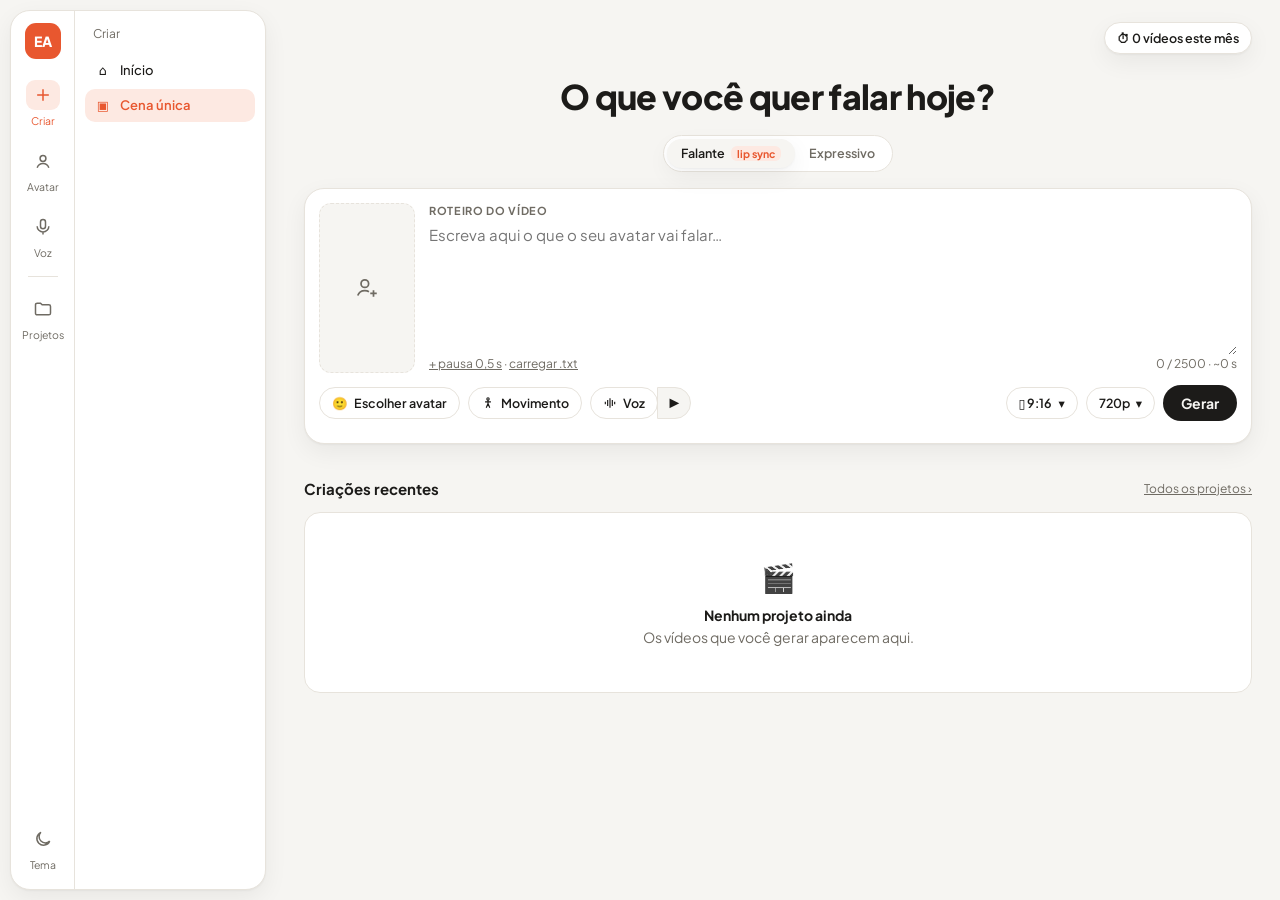
==== estudio/index.html @ cd995171 "Adiciona a interface do estúdio e os mapas de referência estudio/index.html: tela de criação (avatar" ====
<!doctype html>
<html lang="pt-BR">
<head>
<meta charset="utf-8">
<meta name="viewport" content="width=device-width, initial-scale=1">
<title>Estúdio Avatar</title>
<link rel="preconnect" href="https://fonts.googleapis.com">
<link href="https://fonts.googleapis.com/css2?family=Plus+Jakarta+Sans:wght@400;500;600;700;800&display=swap" rel="stylesheet">
<style>
:root{
  --bg:#f6f5f2; --panel:#ffffff; --ink:#1c1b19; --muted:#6f6b63; --line:#e7e3dc;
  --accent:#e8572f; --accent-ink:#ffffff; --accent-soft:#fde9e2; --ok:#1f8a5b; --warn:#b7791f;
  --rail:#ffffff; --shadow:0 1px 2px rgba(0,0,0,.04),0 8px 24px rgba(0,0,0,.06); --r:16px;
}
@media (prefers-color-scheme: dark){
  :root:not([data-theme="light"]){
    --bg:#141311; --panel:#1d1c1a; --ink:#f2efe9; --muted:#a39e94; --line:#2f2d29;
    --accent:#ff7a52; --accent-ink:#1a0d08; --accent-soft:#3a2219; --rail:#1a1917; --shadow:0 1px 2px rgba(0,0,0,.4),0 8px 24px rgba(0,0,0,.35);
  }
}
:root[data-theme="dark"]{
  --bg:#141311; --panel:#1d1c1a; --ink:#f2efe9; --muted:#a39e94; --line:#2f2d29;
  --accent:#ff7a52; --accent-ink:#1a0d08; --accent-soft:#3a2219; --rail:#1a1917; --shadow:0 1px 2px rgba(0,0,0,.4),0 8px 24px rgba(0,0,0,.35);
}
*{box-sizing:border-box}
html,body{margin:0;height:100%}
body{background:var(--bg);color:var(--ink);font:14px/1.45 "Plus Jakarta Sans",system-ui,sans-serif}
button{font:inherit;color:inherit;cursor:pointer}
button:disabled{cursor:not-allowed;opacity:.5}
input,textarea,select{font:inherit;color:inherit}
.app{display:flex;min-height:100vh}

/* ---- navegação: trilho de ícones + submenu ---- */
.nav{display:flex;position:sticky;top:0;height:100vh;padding:10px;gap:0}
.nav-card{display:flex;background:var(--rail);border:1px solid var(--line);border-radius:20px;box-shadow:var(--shadow);overflow:hidden}
.rail{width:64px;display:flex;flex-direction:column;align-items:center;padding:12px 0;gap:6px;border-right:1px solid var(--line)}
.logo{width:36px;height:36px;border-radius:11px;background:var(--accent);color:var(--accent-ink);display:grid;place-items:center;font-weight:800;margin-bottom:8px}
.rail-btn{width:52px;border:0;background:none;border-radius:12px;padding:7px 0 5px;display:flex;flex-direction:column;align-items:center;gap:3px;font-size:10.5px;color:var(--muted)}
.rail-btn svg{width:20px;height:20px}
.rail-btn.on{color:var(--accent)}
.rail-btn.on .ico{background:var(--accent-soft)}
.rail-btn .ico{width:34px;height:30px;border-radius:9px;display:grid;place-items:center}
.rail-sep{width:30px;height:1px;background:var(--line);margin:4px 0}
.rail-foot{margin-top:auto}
.sub{width:190px;padding:12px 10px;display:flex;flex-direction:column;gap:2px}
.sub.hide{display:none}
.sub-title{display:flex;justify-content:space-between;align-items:center;color:var(--muted);font-size:12px;padding:2px 8px 10px}
.sub-btn{border:0;background:none;text-align:left;padding:7px 10px;border-radius:10px;display:flex;gap:9px;align-items:center;font-size:13px;font-weight:500}
.sub-btn svg{width:16px;height:16px;color:var(--muted)}
.sub-btn.on{background:var(--accent-soft);color:var(--accent);font-weight:600}
.sub-btn.on svg{color:var(--accent)}
.icon-btn{border:0;background:none;padding:4px;border-radius:8px;color:var(--muted);display:grid;place-items:center}
.icon-btn svg{width:16px;height:16px}

/* ---- área principal ---- */
main{flex:1;min-width:0;padding:22px 28px 60px;position:relative}
.topbar{display:flex;justify-content:flex-end;gap:8px;margin-bottom:6px}
.chip{border:1px solid var(--line);background:var(--panel);border-radius:999px;padding:6px 12px;font-size:12.5px;font-weight:600;display:inline-flex;gap:6px;align-items:center;box-shadow:var(--shadow)}
.view{display:none;max-width:980px;margin:0 auto}
.view.on{display:block}
h1.hero{font-size:34px;font-weight:800;letter-spacing:-.02em;text-align:center;margin:18px 0 14px}
h2{font-size:15px;font-weight:700;margin:0}
.muted{color:var(--muted)}
.seg{display:flex;justify-content:center;margin-bottom:16px}
.seg-in{display:inline-flex;background:var(--panel);border:1px solid var(--line);border-radius:999px;padding:3px}
.seg-in button{border:0;background:none;border-radius:999px;padding:5px 14px;font-size:12.5px;font-weight:600;color:var(--muted)}
.seg-in button.on{background:var(--bg);color:var(--ink);box-shadow:var(--shadow)}
.tag{font-size:10.5px;font-weight:700;background:var(--accent-soft);color:var(--accent);border-radius:6px;padding:1px 6px;margin-left:4px}

/* ---- compositor (tela principal de criação) ---- */
.composer{background:var(--panel);border:1.5px solid var(--line);border-radius:20px;box-shadow:var(--shadow);padding:14px;transition:border-color .2s}
.composer:focus-within{border-color:var(--accent)}
.comp-top{display:flex;gap:14px}
.thumb{width:96px;flex:none;aspect-ratio:9/16;max-height:170px;border-radius:12px;border:1.5px dashed var(--line);background:var(--bg);display:grid;place-items:center;color:var(--muted);overflow:hidden;position:relative}
.thumb.land{aspect-ratio:16/9;width:150px;align-self:flex-start}
.thumb:hover{border-color:var(--accent);color:var(--accent)}
.thumb video,.thumb img{width:100%;height:100%;object-fit:cover}
.thumb svg{width:26px;height:26px}
.script-wrap{flex:1;display:flex;flex-direction:column;min-width:0}
.label{font-size:11px;font-weight:700;letter-spacing:.06em;text-transform:uppercase;color:var(--muted);display:flex;align-items:center;gap:6px}
textarea.script{flex:1;min-height:110px;border:0;outline:0;resize:vertical;background:none;padding:6px 0;font-size:15px}
.script-meta{display:flex;justify-content:space-between;align-items:center;font-size:12px;color:var(--muted);gap:8px;flex-wrap:wrap}
.linkish{border:0;background:none;padding:0;color:var(--muted);text-decoration:underline;font-size:12px}
.motion{margin-top:10px;border-top:1px solid var(--line);padding-top:10px;display:none}
.motion.on{display:block}
.motion textarea{width:100%;border:1px solid var(--line);border-radius:12px;background:var(--bg);padding:8px 10px;min-height:60px;resize:vertical;outline:0}
.switch{display:inline-flex;gap:8px;align-items:center;font-size:12.5px;margin-top:6px}
.switch input{accent-color:var(--accent)}
.controls{display:flex;gap:8px;align-items:center;margin-top:12px;flex-wrap:wrap}
.pill{border:1px solid var(--line);background:var(--panel);border-radius:999px;padding:6px 12px;font-size:12.5px;font-weight:600;display:inline-flex;gap:6px;align-items:center;position:relative}
.pill svg{width:14px;height:14px}
.pill.on{border-color:var(--accent);color:var(--accent)}
.pill-play{border-radius:0 999px 999px 0;margin-left:-9px;padding:6px 10px;background:var(--bg)}
.spacer{flex:1}
.btn{border:0;border-radius:999px;padding:8px 18px;font-weight:700;background:var(--ink);color:var(--bg)}
.btn.accent{background:var(--accent);color:var(--accent-ink)}
.btn.ghost{background:none;border:1px solid var(--line);color:var(--ink)}
.btn.sm{padding:6px 12px;font-size:12.5px}
.menu{position:absolute;bottom:calc(100% + 6px);right:0;background:var(--panel);border:1px solid var(--line);border-radius:12px;box-shadow:var(--shadow);padding:5px;min-width:150px;z-index:20;display:none}
.menu.on{display:block}
.menu button{display:flex;width:100%;border:0;background:none;padding:7px 10px;border-radius:8px;gap:8px;align-items:center;font-size:13px;justify-content:space-between}
.menu button:hover,.menu button.sel{background:var(--bg)}
.estimate{font-size:12px;color:var(--muted);margin-top:8px;text-align:right}

/* ---- listas e cartões ---- */
.section-head{display:flex;justify-content:space-between;align-items:center;margin:34px 0 12px}
.grid{display:grid;grid-template-columns:repeat(auto-fill,minmax(200px,1fr));gap:14px}
.empty{background:var(--panel);border:1px solid var(--line);border-radius:var(--r);padding:44px 20px;text-align:center;color:var(--muted)}
.empty b{display:block;color:var(--ink);margin:8px 0 2px}
.card{background:var(--panel);border:1px solid var(--line);border-radius:var(--r);overflow:hidden;box-shadow:var(--shadow);position:relative}
.card .media{aspect-ratio:16/10;background:var(--bg);display:grid;place-items:center;color:var(--muted);overflow:hidden}
.card .media video,.card .media img{width:100%;height:100%;object-fit:cover}
.card .body{padding:10px 12px}
.card .title{font-weight:700;font-size:13.5px;white-space:nowrap;overflow:hidden;text-overflow:ellipsis}
.card .sub2{font-size:12px;color:var(--muted)}
.card .more{position:absolute;top:8px;right:8px;background:var(--panel);border:1px solid var(--line);border-radius:8px;padding:2px 7px}
.card .menu{top:36px;bottom:auto}
.status{display:inline-flex;align-items:center;gap:5px;font-size:11.5px;font-weight:700;border-radius:999px;padding:2px 8px;background:var(--bg)}
.status.ready{color:var(--ok)}
.status.proc{color:var(--warn)}
.bar{height:4px;background:var(--line);border-radius:4px;overflow:hidden;margin-top:6px}
.bar i{display:block;height:100%;background:var(--accent);width:0;transition:width .4s}

/* ---- início: checklist ---- */
.check-wrap{background:var(--panel);border:1px solid var(--line);border-radius:20px;padding:14px;box-shadow:var(--shadow)}
.check-head{font-size:13px;font-weight:600;margin:0 0 10px 4px;display:flex;gap:8px;align-items:center}
.steps{display:grid;grid-template-columns:repeat(4,1fr);gap:10px}
.step{border:1px solid var(--line);border-radius:14px;padding:12px;display:flex;flex-direction:column;gap:6px;min-height:150px;background:var(--bg)}
.step.cur{border-color:var(--accent);background:var(--panel)}
.step.done{opacity:.75}
.step .k{font-size:10.5px;font-weight:700;color:var(--muted);letter-spacing:.05em;display:flex;justify-content:space-between}
.step .t{font-weight:700}
.step .d{font-size:12px;color:var(--muted);flex:1}
.step .lock{font-size:11.5px;color:var(--muted)}
.ideas{display:grid;grid-template-columns:repeat(3,1fr);gap:14px}
.idea{border-radius:var(--r);padding:16px;min-height:130px;display:flex;flex-direction:column;justify-content:space-between;color:#fff;border:0;text-align:left}
.idea b{font-size:19px;line-height:1.15;font-weight:800}
.idea span{align-self:flex-start;background:rgba(255,255,255,.22);border-radius:999px;padding:4px 10px;font-size:12px;font-weight:600}

/* ---- modais ---- */
.backdrop{position:fixed;inset:0;background:rgba(10,10,10,.45);display:none;align-items:center;justify-content:center;z-index:50;padding:16px}
.backdrop.on{display:flex}
.modal{background:var(--panel);border-radius:20px;width:min(720px,100%);max-height:90vh;overflow:auto;padding:18px 20px;box-shadow:0 20px 60px rgba(0,0,0,.3)}
.modal-head{display:flex;justify-content:space-between;align-items:center;margin-bottom:10px}
.tabs{display:flex;gap:16px;border-bottom:1px solid var(--line);margin-bottom:14px}
.tabs button{border:0;background:none;padding:8px 2px;font-weight:600;color:var(--muted);border-bottom:2px solid transparent}
.tabs button.on{color:var(--ink);border-color:var(--accent)}
.choice{display:grid;grid-template-columns:1fr 1fr;gap:12px}
.choice button{border:1px solid var(--line);background:var(--bg);border-radius:16px;padding:16px;text-align:left}
.choice button:hover{border-color:var(--accent)}
.choice .art{height:110px;border-radius:12px;margin-bottom:10px;display:grid;place-items:center;font-size:40px}
.pick-grid{display:grid;grid-template-columns:repeat(auto-fill,minmax(120px,1fr));gap:10px}
.pick{border:1.5px solid var(--line);border-radius:14px;background:var(--bg);padding:0;overflow:hidden;text-align:left}
.pick.sel{border-color:var(--accent)}
.pick .ph{aspect-ratio:3/4;display:grid;place-items:center;font-size:28px;font-weight:800;color:#fff;overflow:hidden}
.pick .ph video{width:100%;height:100%;object-fit:cover}
.pick .nm{padding:6px 8px;font-size:12.5px;font-weight:600}
.voice-row{display:flex;align-items:center;gap:10px;border:1px solid var(--line);border-radius:12px;padding:8px 10px;margin-bottom:8px;background:var(--bg)}
.voice-row.sel{border-color:var(--accent)}
.voice-row .nm{flex:1}
.voice-row .nm small{display:block;color:var(--muted)}
.rec-stage{background:#000;border-radius:14px;aspect-ratio:16/9;overflow:hidden;position:relative;display:grid;place-items:center;color:#fff}
.rec-stage video{width:100%;height:100%;object-fit:cover}
.rec-dot{position:absolute;top:10px;left:10px;background:rgba(0,0,0,.55);border-radius:999px;padding:3px 10px;font-size:12px;display:none}
.rec-dot.on{display:block}
.rec-dot::before{content:"";display:inline-block;width:8px;height:8px;border-radius:50%;background:#ff3b30;margin-right:6px}
.tips{display:grid;grid-template-columns:repeat(3,1fr);gap:8px;margin:12px 0}
.tips div{background:var(--bg);border-radius:10px;padding:8px 10px;font-size:12px}
.field{display:flex;flex-direction:column;gap:4px;margin:10px 0}
.field input,.field select{border:1px solid var(--line);border-radius:10px;background:var(--bg);padding:8px 10px;outline:0}
.read-box{background:var(--bg);border-radius:12px;padding:12px;font-size:15px;line-height:1.6}
.row{display:flex;gap:8px;align-items:center;flex-wrap:wrap}
.toast{position:fixed;bottom:20px;left:50%;transform:translateX(-50%);background:var(--ink);color:var(--bg);padding:10px 16px;border-radius:12px;font-weight:600;font-size:13px;opacity:0;transition:.25s;pointer-events:none;z-index:80;max-width:90vw}
.toast.on{opacity:1}
.player{width:100%;border-radius:14px;background:#000;aspect-ratio:16/9;display:grid;place-items:center;color:#fff;overflow:hidden}
.player video{width:100%;height:100%;object-fit:contain}
.note{font-size:12px;color:var(--muted);background:var(--bg);border-radius:10px;padding:8px 10px;margin-top:10px}

/* ---- voz (texto para fala / vozes / trocador) ---- */
.tts{display:grid;grid-template-columns:1fr 290px;gap:14px}
.tts-main{background:var(--panel);border:1px solid var(--line);border-radius:20px;box-shadow:var(--shadow);display:flex;flex-direction:column;min-height:340px}
.tts-main textarea{flex:1;border:0;outline:0;resize:none;background:none;padding:18px;font-size:16px;line-height:1.6}
.tts-foot{display:flex;justify-content:space-between;align-items:center;gap:8px;padding:10px 14px;border-top:1px solid var(--line);flex-wrap:wrap}
.tts-side{background:var(--panel);border:1px solid var(--line);border-radius:20px;padding:14px;box-shadow:var(--shadow)}
.voice-sel{width:100%;display:flex;gap:10px;align-items:center;border:1px solid var(--line);background:var(--bg);border-radius:12px;padding:8px 10px;margin-top:6px;text-align:left}
.voice-sel span:nth-child(2){flex:1;font-weight:600;white-space:nowrap;overflow:hidden;text-overflow:ellipsis}
.vs-av{width:28px;height:28px;border-radius:50%;display:grid;place-items:center;color:#fff;font-weight:800;font-size:12px;background:var(--muted);flex:none}
.sel,.search{border:1px solid var(--line);border-radius:10px;background:var(--bg);padding:8px 10px;outline:0;width:100%;margin-top:6px}
.search{flex:1;margin:0;min-width:180px}
.sliders{margin:12px 0 4px}
.sl{margin-bottom:12px}
.sl-top{display:flex;justify-content:space-between;font-size:12.5px;font-weight:600}
.sl input{width:100%;accent-color:var(--accent)}
.sl-ends{display:flex;justify-content:space-between;font-size:11px;color:var(--muted);margin-top:-2px}
.hist{display:flex;gap:10px;align-items:center;background:var(--panel);border:1px solid var(--line);border-radius:12px;padding:10px 12px;margin-bottom:8px}
.hist .tx{flex:1;min-width:0}
.hist .tx div{white-space:nowrap;overflow:hidden;text-overflow:ellipsis}
.hist .tx small{color:var(--muted)}
.drop{border:1.5px dashed var(--line);border-radius:16px;padding:28px;text-align:center;display:flex;flex-direction:column;gap:4px;align-items:center;cursor:pointer;background:var(--bg)}
.drop:hover,.drop.over{border-color:var(--accent)}
.samples .hist{background:var(--bg)}
.meter{height:6px;background:var(--line);border-radius:6px;overflow:hidden;margin:6px 0 2px}
.meter i{display:block;height:100%;background:var(--ok)}
.labels{display:grid;grid-template-columns:repeat(3,1fr);gap:8px}
.labels .field{margin:4px 0}
.design-opts{display:grid;grid-template-columns:repeat(3,1fr);gap:8px;margin-top:10px}
.design-opts button{border:1.5px solid var(--line);background:var(--bg);border-radius:12px;padding:12px;text-align:left}
.design-opts button.sel{border-color:var(--accent)}
.vtag{display:inline-block;font-size:10.5px;font-weight:700;border-radius:6px;padding:1px 6px;background:var(--bg);color:var(--muted);margin-right:4px;border:1px solid var(--line)}
@media (max-width:820px){
  .tts{grid-template-columns:1fr}
  .labels,.design-opts{grid-template-columns:1fr}
  .sub{display:none}
  main{padding:16px}
  .steps{grid-template-columns:1fr 1fr}
  .ideas{grid-template-columns:1fr 1fr}
  .tips{grid-template-columns:1fr}
  h1.hero{font-size:26px}
}
@media (max-width:560px){
  .app{flex-direction:column}
  .nav{position:fixed;bottom:0;top:auto;left:0;right:0;height:auto;padding:8px 16px;z-index:40}
  .nav-card{width:100%}
  .rail{flex-direction:row;width:100%;justify-content:space-around;padding:4px;border:0}
  .logo,.rail-sep,.rail-foot{display:none}
  main{padding:12px 16px 100px}
  .comp-top{flex-direction:column}
  .thumb{width:80px}
  .steps,.ideas,.choice{grid-template-columns:1fr}
}
</style>
</head>
<body>
<div class="app">
  <nav class="nav">
    <div class="nav-card">
      <div class="rail" id="rail">
        <div class="logo">EA</div>
        <button class="rail-btn on" data-sec="criar"><span class="ico"><svg viewBox="0 0 24 24" fill="none" stroke="currentColor" stroke-width="1.8"><path d="M12 5v14M5 12h14"/></svg></span>Criar</button>
        <button class="rail-btn" data-sec="avatar"><span class="ico"><svg viewBox="0 0 24 24" fill="none" stroke="currentColor" stroke-width="1.8"><circle cx="12" cy="9" r="3.5"/><path d="M5 20c1.2-3.5 4-5 7-5s5.8 1.5 7 5"/></svg></span>Avatar</button>
        <button class="rail-btn" data-sec="voz"><span class="ico"><svg viewBox="0 0 24 24" fill="none" stroke="currentColor" stroke-width="1.8"><rect x="9" y="3" width="6" height="11" rx="3"/><path d="M5 11a7 7 0 0 0 14 0M12 18v3"/></svg></span>Voz</button>
        <div class="rail-sep"></div>
        <button class="rail-btn" data-sec="projetos"><span class="ico"><svg viewBox="0 0 24 24" fill="none" stroke="currentColor" stroke-width="1.8"><path d="M3 7a2 2 0 0 1 2-2h4l2 2h8a2 2 0 0 1 2 2v8a2 2 0 0 1-2 2H5a2 2 0 0 1-2-2z"/></svg></span>Projetos</button>
        <div class="rail-foot"><button class="rail-btn" id="themeBtn" title="Tema"><span class="ico"><svg viewBox="0 0 24 24" fill="none" stroke="currentColor" stroke-width="1.8"><path d="M20 14.5A8 8 0 1 1 9.5 4a6.5 6.5 0 0 0 10.5 10.5z"/></svg></span>Tema</button></div>
      </div>
      <div class="sub" id="sub"></div>
    </div>
  </nav>

  <main>
    <div class="topbar"><span class="chip" id="creditChip">⏱ 0 vídeos este mês</span></div>

    <!-- INÍCIO -->
    <section class="view" id="v-inicio">
      <h1 class="hero">Olá! Vamos gravar seu próximo post?</h1>
      <div class="check-wrap">
        <div class="check-head">✓ Configure seu estúdio — <span id="stepCount">0/4</span></div>
        <div class="steps" id="steps"></div>
      </div>
      <div class="section-head"><h2>Ideias de post</h2><span class="muted" style="font-size:12px">Clique para começar com um roteiro-base</span></div>
      <div class="ideas" id="ideas"></div>
    </section>

    <!-- CENA ÚNICA (criação) -->
    <section class="view on" id="v-cena">
      <h1 class="hero">O que você quer falar hoje?</h1>
      <div class="seg"><div class="seg-in"><button class="on" data-mode="falante">Falante <span class="tag">lip sync</span></button><button data-mode="expressivo">Expressivo</button></div></div>

      <div class="composer">
        <div class="comp-top">
          <button class="thumb" id="thumb" title="Escolher avatar"><svg viewBox="0 0 24 24" fill="none" stroke="currentColor" stroke-width="1.6"><circle cx="10" cy="8" r="3.5"/><path d="M3.5 19c1-3.2 3.6-4.6 6.5-4.6 1.4 0 2.7.3 3.8 1M18 14v6M15 17h6"/></svg></button>
          <div class="script-wrap">
            <div class="label">Roteiro do vídeo</div>
            <textarea class="script" id="script" maxlength="2500" placeholder="Escreva aqui o que o seu avatar vai falar…"></textarea>
            <div class="script-meta">
              <span><button class="linkish" id="pauseBtn" title="Inserir pausa no cursor">+ pausa 0,5 s</button> · <button class="linkish" id="loadTxt">carregar .txt</button><input type="file" id="txtFile" accept=".txt" hidden></span>
              <span id="counter">0 / 2500 · ~0 s</span>
            </div>
          </div>
        </div>
        <div class="motion" id="motionBox">
          <div class="label">Direção de movimento <span class="tag">beta</span></div>
          <textarea id="motionText" placeholder="ex.: sorrir no começo, olhar para a câmera, acenar no final…"></textarea>
          <label class="switch"><input type="checkbox" id="expressive" checked> Mais expressivo</label>
        </div>
        <div class="controls">
          <button class="pill" id="avatarPill">🙂 <span id="avatarName">Escolher avatar</span></button>
          <button class="pill" id="motionPill"><svg viewBox="0 0 24 24" fill="none" stroke="currentColor" stroke-width="2"><circle cx="12" cy="5" r="2"/><path d="M12 7v6l-3 7M12 13l3 7M7 10h10"/></svg>Movimento</button>
          <button class="pill" id="voicePill"><svg viewBox="0 0 24 24" fill="none" stroke="currentColor" stroke-width="2"><path d="M4 10v4M8 7v10M12 4v16M16 7v10M20 10v4"/></svg><span id="voiceName">Voz</span></button>
          <button class="pill pill-play" id="playBtn" title="Ouvir roteiro">▶</button>
          <span class="spacer"></span>
          <span style="position:relative"><button class="pill" id="fmtPill"><span id="fmtLabel">▯ 9:16</span> ▾</button>
            <div class="menu" id="fmtMenu">
              <button data-fmt="9:16">▯ Vertical <small class="muted">9:16</small></button>
              <button data-fmt="4:5">▭ Feed <small class="muted">4:5</small></button>
              <button data-fmt="1:1">◻ Quadrado <small class="muted">1:1</small></button>
              <button data-fmt="16:9">▭ Horizontal <small class="muted">16:9</small></button>
            </div></span>
          <span style="position:relative"><button class="pill" id="resPill"><span id="resLabel">720p</span> ▾</button>
            <div class="menu" id="resMenu"><button data-res="720p">720p</button><button data-res="1080p">1080p</button></div></span>
          <button class="btn" id="genBtn">Gerar</button>
        </div>
        <div class="estimate" id="estimate"></div>
      </div>

      <div class="section-head"><h2>Criações recentes</h2><button class="linkish" data-go="projetos">Todos os projetos ›</button></div>
      <div id="recent"></div>
    </section>

    <!-- AVATARES -->
    <section class="view" id="v-avatares">
      <div class="section-head" style="margin-top:8px"><h2 style="font-size:22px">Meus avatares</h2><div class="row"><button class="btn ghost sm" data-go="vozes">Vozes ›</button><button class="btn accent sm" id="newAvatarBtn">+ Novo avatar</button></div></div>
      <div id="avatarList"></div>
    </section>

    <!-- VOZ: TEXTO PARA FALA -->
    <section class="view" id="v-tts">
      <div class="section-head" style="margin-top:8px"><h2 style="font-size:22px">Texto para fala</h2><span class="muted" style="font-size:12px" id="ttsCredits"></span></div>
      <div class="tts">
        <div class="tts-main">
          <textarea id="ttsText" maxlength="5000" placeholder="Digite ou cole o texto que você quer transformar em fala…"></textarea>
          <div class="tts-foot">
            <span class="muted" style="font-size:12px" id="ttsCount">0 / 5000 caracteres</span>
            <span class="row"><button class="linkish" id="ttsPause">+ pausa</button><button class="btn ghost sm" id="ttsToStudio" title="Levar o texto para o roteiro do vídeo">Usar no vídeo</button><button class="btn accent sm" id="ttsGen">Gerar fala</button></span>
          </div>
        </div>
        <aside class="tts-side">
          <div class="label">Voz</div>
          <button class="voice-sel" id="ttsVoiceBtn"><span class="vs-av" id="ttsVoiceAv">?</span><span id="ttsVoiceName">Escolher voz</span><span class="muted">▾</span></button>
          <div class="label" style="margin-top:14px">Modelo</div>
          <select id="ttsModel" class="sel"><option value="padrao">Multilíngue — mais natural</option><option value="rapido">Rápido — baixa latência</option></select>
          <div class="sliders" id="ttsSliders"></div>
          <label class="switch"><input type="checkbox" id="setBoost" checked> Reforço de semelhança</label>
          <div class="row" style="margin-top:12px"><button class="linkish" id="ttsReset">Restaurar padrão</button><button class="linkish" id="ttsSaveDefault">Salvar como padrão da voz</button></div>
          <div class="note">A prévia no navegador aplica velocidade e tom. Estabilidade, semelhança e estilo vão para o motor de voz quando ele for conectado.</div>
        </aside>
      </div>
      <div class="section-head"><h2>Histórico</h2><button class="linkish" id="ttsClear">Limpar histórico</button></div>
      <div id="ttsHistory"></div>
    </section>

    <!-- VOZ: MINHAS VOZES -->
    <section class="view" id="v-vozes">
      <div class="section-head" style="margin-top:8px"><h2 style="font-size:22px">Vozes</h2><button class="btn accent sm" id="newVoiceBtn">+ Adicionar voz</button></div>
      <div class="tabs"><button class="on" data-vltab="minhas">Minhas vozes</button><button data-vltab="explorar">Explorar (navegador)</button></div>
      <div class="row" style="margin-bottom:12px"><input class="search" id="voiceSearch" placeholder="Buscar por nome ou rótulo…"><select class="sel" id="voiceFilter" style="width:auto"><option value="">Todos os tipos</option><option value="clone">Clones</option><option value="design">Criadas por descrição</option></select></div>
      <div id="voiceList"></div>
    </section>

    <!-- VOZ: TROCADOR DE VOZ -->
    <section class="view" id="v-trocador">
      <div class="section-head" style="margin-top:8px"><h2 style="font-size:22px">Trocador de voz</h2></div>
      <p class="muted" style="margin-top:-6px">Grave ou envie um áudio falando do seu jeito; a fala é convertida para a voz escolhida mantendo o ritmo e a emoção.</p>
      <div class="tts">
        <div class="tts-main" style="padding:16px">
          <div class="drop" id="vcDrop"><div style="font-size:26px">🎙️</div><b>Clique para enviar um áudio</b><span class="muted" style="font-size:12px">ou arraste aqui · até 5 min</span><input type="file" id="vcFile" accept="audio/*" hidden></div>
          <div class="row" style="justify-content:center;margin:10px 0"><span class="muted">ou</span><button class="btn ghost sm" id="vcRec">● Gravar agora</button><span class="muted" id="vcInfo" style="font-size:12px"></span></div>
          <div id="vcPrev"></div>
          <div class="tts-foot"><label class="switch" style="margin:0"><input type="checkbox" id="vcNoise" checked> Remover ruído de fundo</label><button class="btn accent sm" id="vcGen" disabled>Converter</button></div>
        </div>
        <aside class="tts-side">
          <div class="label">Voz de destino</div>
          <button class="voice-sel" id="vcVoiceBtn"><span class="vs-av" id="vcVoiceAv">?</span><span id="vcVoiceName">Escolher voz</span><span class="muted">▾</span></button>
          <div class="note">O áudio original não é alterado. A conversão acontece no motor de voz (próxima etapa).</div>
        </aside>
      </div>
      <div class="section-head"><h2>Conversões</h2></div>
      <div id="vcHistory"></div>
    </section>

    <!-- PROJETOS -->
    <section class="view" id="v-projetos">
      <div class="section-head" style="margin-top:8px"><h2 style="font-size:22px">Projetos</h2><button class="btn sm" data-go="cena">+ Criar vídeo</button></div>
      <div id="projectList"></div>
    </section>
  </main>
</div>

<!-- Modal: escolher avatar -->
<div class="backdrop" id="mAvatar"><div class="modal">
  <div class="modal-head"><h2 style="font-size:17px">Escolher avatar</h2><button class="icon-btn" data-close>✕</button></div>
  <div class="tabs"><button class="on" data-atab="meus">Meus avatares</button><button data-atab="modelo">Modelos de exemplo</button></div>
  <div id="avatarPickBody"></div>
</div></div>

<!-- Modal: criar avatar (gêmeo digital) -->
<div class="backdrop" id="mClone"><div class="modal">
  <div class="modal-head"><h2 style="font-size:17px" id="cloneTitle">Criar seu avatar</h2><button class="icon-btn" data-close>✕</button></div>
  <div id="cloneBody"></div>
</div></div>

<!-- Modal: escolher voz -->
<div class="backdrop" id="mVoice"><div class="modal">
  <div class="modal-head"><h2 style="font-size:17px">Escolher voz</h2><button class="icon-btn" data-close>✕</button></div>
  <div class="tabs"><button class="on" data-vtab="minhas">Minhas vozes</button><button data-vtab="sistema">Vozes do navegador (pt-BR)</button></div>
  <div id="voicePickBody"></div>
  <div class="row" style="margin-top:10px"><label class="field" style="margin:0;flex:1">Velocidade <input type="range" id="rate" min="0.7" max="1.3" step="0.05" value="1"></label><button class="btn accent sm" id="voiceCloneFromPicker">+ Clonar minha voz</button></div>
</div></div>

<!-- Modal: adicionar voz -->
<div class="backdrop" id="mVoiceClone"><div class="modal">
  <div class="modal-head"><h2 style="font-size:17px" id="vcTitle">Adicionar voz</h2><button class="icon-btn" data-close>✕</button></div>
  <div id="voiceCloneBody"></div>
</div></div>

<!-- Modal: ver projeto -->
<div class="backdrop" id="mProject"><div class="modal">
  <div class="modal-head"><h2 style="font-size:17px" id="projTitle">Projeto</h2><button class="icon-btn" data-close>✕</button></div>
  <div id="projBody"></div>
</div></div>

<div class="toast" id="toast"></div>

<script>
/* ============ armazenamento local (metadados em localStorage, mídia em IndexedDB) ============ */
const LS_KEY = 'estudio-avatar-v1';
const load = () => { try { return JSON.parse(localStorage.getItem(LS_KEY)) || null } catch { return null } };
const state = Object.assign({
  avatars: [], voices: [], projects: [],
  draft: { script: '', avatarId: null, voice: null, fmt: '9:16', res: '720p', mode: 'falante', motion: '', expressive: true, rate: 1 },
  section: 'criar', page: 'cena'
}, load() || {});
const save = () => { try { localStorage.setItem(LS_KEY, JSON.stringify(state)) } catch {} };

const db = (() => {
  let p;
  const open = () => p ||= new Promise((res, rej) => {
    const r = indexedDB.open('estudio-avatar-media', 1);
    r.onupgradeneeded = () => r.result.createObjectStore('blobs');
    r.onsuccess = () => res(r.result); r.onerror = () => rej(r.error);
  });
  const tx = async (mode, fn) => { const d = await open(); return new Promise((res, rej) => { const t = d.transaction('blobs', mode); const q = fn(t.objectStore('blobs')); t.oncomplete = () => res(q && q.result); t.onerror = () => rej(t.error); }); };
  return { put: (k, v) => tx('readwrite', s => s.put(v, k)).catch(() => null), get: k => tx('readonly', s => s.get(k)).catch(() => null), del: k => tx('readwrite', s => s.delete(k)).catch(() => null) };
})();
const urlCache = {};
async function blobUrl(key) { if (!key) return null; if (urlCache[key]) return urlCache[key]; const b = await db.get(key); return b ? (urlCache[key] = URL.createObjectURL(b)) : null; }

/* ============ utilidades ============ */
const $ = s => document.querySelector(s);
const $$ = s => [...document.querySelectorAll(s)];
const uid = () => Math.random().toString(36).slice(2, 10);
const esc = s => String(s ?? '').replace(/[&<>"']/g, c => ({ '&': '&amp;', '<': '&lt;', '>': '&gt;', '"': '&quot;', "'": '&#39;' }[c]));
function toast(msg) { const t = $('#toast'); t.textContent = msg; t.classList.add('on'); clearTimeout(t._h); t._h = setTimeout(() => t.classList.remove('on'), 2600); }
const words = s => (s.replace(/\[pausa [\d,\.]+s\]/g, ' ').trim().match(/\S+/g) || []).length;
const pauses = s => [...s.matchAll(/\[pausa ([\d,\.]+)s\]/g)].reduce((a, m) => a + parseFloat(m[1].replace(',', '.')), 0);
const estSeconds = s => Math.round(words(s) / 2.5 + pauses(s)); // ~150 palavras/min em pt-BR
const fmtTime = s => s < 60 ? `${s} s` : `${Math.floor(s / 60)} min ${String(s % 60).padStart(2, '0')} s`;
const gradients = ['linear-gradient(135deg,#e8572f,#f2a65a)', 'linear-gradient(135deg,#2f6fe8,#5ac8f2)', 'linear-gradient(135deg,#7b3fe4,#e45fb0)', 'linear-gradient(135deg,#1f8a5b,#8fd18b)', 'linear-gradient(135deg,#3a3a3a,#8a8a8a)', 'linear-gradient(135deg,#b7791f,#f6d365)'];
const openModal = id => $(id).classList.add('on');
const closeModal = el => { el.classList.remove('on'); stopStreams(); };
$$('.backdrop').forEach(b => b.addEventListener('click', e => { if (e.target === b || e.target.closest('[data-close]')) closeModal(b); }));
document.addEventListener('keydown', e => { if (e.key === 'Escape') { $$('.backdrop.on').forEach(closeModal); $$('.menu.on').forEach(m => m.classList.remove('on')); } });

/* ============ tema ============ */
(() => { try { const t = localStorage.getItem('ea-theme'); if (t) document.documentElement.dataset.theme = t } catch {} })();
$('#themeBtn').onclick = () => {
  const dark = matchMedia('(prefers-color-scheme: dark)').matches;
  const cur = document.documentElement.dataset.theme || (dark ? 'dark' : 'light');
  const next = cur === 'dark' ? 'light' : 'dark';
  document.documentElement.dataset.theme = next; try { localStorage.setItem('ea-theme', next) } catch {}
};

/* ============ navegação ============ */
const SECTIONS = {
  criar: { title: 'Criar', items: [['inicio', 'Início', '⌂'], ['cena', 'Cena única', '▣']] },
  avatar: { title: 'Gerenciar avatar', items: [['avatares', 'Avatares', '☺']] },
  voz: { title: 'Voz', items: [['tts', 'Texto para fala', '✎'], ['vozes', 'Minhas vozes', '♫'], ['trocador', 'Trocador de voz', '⇄']] },
  projetos: { title: 'Projetos', items: [['projetos', 'Todos os projetos', '▤']] }
};
function go(page) {
  const sec = Object.keys(SECTIONS).find(k => SECTIONS[k].items.some(i => i[0] === page)) || 'criar';
  state.section = sec; state.page = page; save(); renderNav();
  $$('.view').forEach(v => v.classList.toggle('on', v.id === 'v-' + page));
  if (page === 'avatares') renderAvatarList();
  if (page === 'vozes') renderVoiceList();
  if (page === 'projetos') renderProjects();
  if (page === 'tts') renderTts();
  if (page === 'trocador') renderVc();
  if (page === 'inicio') renderHome();
  if (page === 'cena') renderRecent();
  window.scrollTo(0, 0);
}
function renderNav() {
  $$('#rail .rail-btn[data-sec]').forEach(b => b.classList.toggle('on', b.dataset.sec === state.section));
  const s = SECTIONS[state.section];
  $('#sub').innerHTML = `<div class="sub-title">${s.title}</div>` + s.items.map(([id, label, ic]) =>
    `<button class="sub-btn ${state.page === id ? 'on' : ''}" data-go="${id}"><span style="width:16px;text-align:center">${ic}</span>${label}</button>`).join('');
}
$('#rail').addEventListener('click', e => { const b = e.target.closest('[data-sec]'); if (b) go(b.dataset.sec === 'criar' ? 'cena' : SECTIONS[b.dataset.sec].items[0][0]); });
document.addEventListener('click', e => { const g = e.target.closest('[data-go]'); if (g) go(g.dataset.go); });

/* ============ INÍCIO ============ */
const IDEAS = [
  ['Bastidores do dia', 'Hoje eu quero te mostrar um pouco dos bastidores do meu trabalho. [pausa 0,5s] Começa assim: '],
  ['Dica rápida', 'Uma dica rápida que pouca gente usa: [pausa 0,5s] '],
  ['Novidade / lançamento', 'Tenho uma novidade para te contar, e eu estou muito animado com isso. [pausa 0,5s] '],
  ['Responder comentário', 'Recebi essa pergunta nos comentários e achei que valia um vídeo. [pausa 0,5s] '],
  ['Mito ou verdade', 'Mito ou verdade? [pausa 1s] Vamos esclarecer isso de uma vez: '],
  ['Chamada para ação', 'Se esse conteúdo te ajudou, salva esse post e manda para alguém que precisa ver. ']
];
function renderHome() {
  const hasAvatar = state.avatars.length > 0, hasVoice = state.voices.length > 0;
  const hasVideo = state.projects.some(p => state.avatars.some(a => a.id === p.avatarId));
  const steps = [
    ['Criar seu avatar', 'Grave 15 segundos olhando para a câmera. É isso que o lip sync usa para animar você.', hasAvatar, true, 'Gravar agora', () => openClone()],
    ['Clonar sua voz', 'Leia em voz alta por cerca de 1 minuto. Sua voz clonada vai narrar os roteiros.', hasVoice, true, 'Gravar voz', () => openVoiceClone(null, 'ivc')],
    ['Revisar o roteiro', 'Use “ouvir roteiro” para conferir ritmo e pausas antes de gerar.', hasVideo, hasAvatar && hasVoice, 'Abrir estúdio', () => go('cena')],
    ['Gerar seu primeiro post', 'Escolha o formato (9:16, 4:5, 1:1) e gere o vídeo.', hasVideo, hasAvatar && hasVoice, 'Criar vídeo', () => go('cena')]
  ];
  const done = steps.filter(s => s[2]).length; $('#stepCount').textContent = `${done}/4`;
  const cur = steps.findIndex(s => !s[2]);
  $('#steps').innerHTML = steps.map((s, i) => `<div class="step ${s[2] ? 'done' : ''} ${i === cur ? 'cur' : ''}">
    <div class="k"><span>${s[2] ? '✓' : '○'}</span><span>ETAPA ${i + 1}</span></div>
    <div class="t">${s[0]}</div><div class="d">${s[1]}</div>
    ${s[2] ? '<div class="lock">Concluída</div>' : s[3] ? `<button class="btn ghost sm" data-step="${i}">${s[4]}</button>` : `<div class="lock">Libera após as etapas 1 e 2</div>`}
  </div>`).join('');
  $$('[data-step]').forEach(b => b.onclick = () => steps[+b.dataset.step][5]());
  $('#ideas').innerHTML = IDEAS.map((x, i) => `<button class="idea" data-idea="${i}" style="background:${gradients[i % gradients.length]}"><b>${x[0]}</b><span>Começar ›</span></button>`).join('');
  $$('[data-idea]').forEach(b => b.onclick = () => { state.draft.script = IDEAS[+b.dataset.idea][1]; save(); go('cena'); syncComposer(); const t = $('#script'); t.focus(); t.setSelectionRange(t.value.length, t.value.length); });
}

/* ============ COMPOSITOR ============ */
const D = state.draft;
const getAvatar = id => state.avatars.find(a => a.id === id) || SAMPLE_AVATARS.find(a => a.id === id);
const SAMPLE_AVATARS = [
  { id: 's-ana', name: 'Ana (exemplo)', sample: true, g: 0 },
  { id: 's-leo', name: 'Léo (exemplo)', sample: true, g: 1 },
  { id: 's-bia', name: 'Bia (exemplo)', sample: true, g: 2 }
];
async function syncComposer() {
  $('#script').value = D.script;
  updateCounter();
  const av = getAvatar(D.avatarId);
  $('#avatarName').textContent = av ? av.name : 'Escolher avatar';
  $('#avatarPill').classList.toggle('on', !!av);
  const th = $('#thumb'); th.classList.toggle('land', D.fmt === '16:9');
  if (av && !av.sample) { const u = await blobUrl(av.videoKey); th.innerHTML = !u ? '☺' : av.photoKey ? `<img src="${u}">` : `<video src="${u}" muted loop autoplay playsinline></video>`; }
  else if (av) th.innerHTML = `<div style="width:100%;height:100%;display:grid;place-items:center;background:${gradients[av.g]};color:#fff;font-size:28px;font-weight:800">${av.name[0]}</div>`;
  else th.innerHTML = `<svg viewBox="0 0 24 24" fill="none" stroke="currentColor" stroke-width="1.6"><circle cx="10" cy="8" r="3.5"/><path d="M3.5 19c1-3.2 3.6-4.6 6.5-4.6 1.4 0 2.7.3 3.8 1M18 14v6M15 17h6"/></svg>`;
  $('#voiceName').textContent = D.voice ? voiceLabel(D.voice) : 'Voz';
  $('#voicePill').classList.toggle('on', !!D.voice);
  $('#fmtLabel').textContent = ({ '9:16': '▯ 9:16', '4:5': '▭ 4:5', '1:1': '◻ 1:1', '16:9': '▭ 16:9' })[D.fmt];
  $('#resLabel').textContent = D.res;
  $$('#fmtMenu button').forEach(b => b.classList.toggle('sel', b.dataset.fmt === D.fmt));
  $$('#resMenu button').forEach(b => b.classList.toggle('sel', b.dataset.res === D.res));
  $$('.seg-in button').forEach(b => b.classList.toggle('on', b.dataset.mode === D.mode));
  $('#motionText').value = D.motion; $('#expressive').checked = D.expressive;
  $('#motionBox').classList.toggle('on', D.mode === 'expressivo' || !!D.motion);
  $('#motionPill').classList.toggle('on', $('#motionBox').classList.contains('on'));
}
function updateCounter() {
  const s = $('#script').value, secs = estSeconds(s);
  $('#counter').textContent = `${s.length} / 2500 · ~${fmtTime(secs)}`;
  $('#estimate').textContent = s.trim() ? `Duração estimada ${fmtTime(secs)} · ${D.fmt} · ${D.res}` : '';
}
$('#script').addEventListener('input', e => { D.script = e.target.value; updateCounter(); save(); });
$('#pauseBtn').onclick = () => {
  const t = $('#script'), a = t.selectionStart, b = t.selectionEnd, ins = ' [pausa 0,5s] ';
  t.value = t.value.slice(0, a) + ins + t.value.slice(b); t.focus(); t.setSelectionRange(a + ins.length, a + ins.length);
  D.script = t.value; updateCounter(); save();
};
$('#loadTxt').onclick = () => $('#txtFile').click();
$('#txtFile').onchange = async e => { const f = e.target.files[0]; if (!f) return; D.script = (await f.text()).slice(0, 2500); save(); syncComposer(); e.target.value = ''; };
$$('.seg-in button').forEach(b => b.onclick = () => { D.mode = b.dataset.mode; save(); syncComposer(); });
$('#motionPill').onclick = () => { $('#motionBox').classList.toggle('on'); $('#motionPill').classList.toggle('on'); };
$('#motionText').oninput = e => { D.motion = e.target.value; save(); };
$('#expressive').onchange = e => { D.expressive = e.target.checked; save(); };
function toggleMenu(m) { $$('.menu.on').forEach(x => x !== m && x.classList.remove('on')); m.classList.toggle('on'); }
$('#fmtPill').onclick = e => { e.stopPropagation(); toggleMenu($('#fmtMenu')); };
$('#resPill').onclick = e => { e.stopPropagation(); toggleMenu($('#resMenu')); };
$('#fmtMenu').onclick = e => { const b = e.target.closest('[data-fmt]'); if (b) { D.fmt = b.dataset.fmt; save(); syncComposer(); } };
$('#resMenu').onclick = e => { const b = e.target.closest('[data-res]'); if (b) { D.res = b.dataset.res; save(); syncComposer(); } };
document.addEventListener('click', e => { if (!e.target.closest('.menu') && !e.target.closest('.pill')) $$('.menu.on').forEach(m => m.classList.remove('on')); });
$('#thumb').onclick = $('#avatarPill').onclick = () => openAvatarPicker();
$('#voicePill').onclick = () => openVoicePicker();

/* ---- ouvir roteiro ---- */
const cleanForSpeech = s => s.replace(/\[pausa [\d,\.]+s\]/g, ', ');
let speaking = false;
let audioEl; function playAudio(u, done) { stopAudio(); audioEl = new Audio(u); audioEl.onended = done; audioEl.play(); }
function stopAudio() { if (audioEl) { audioEl.pause(); audioEl = null; } }

/* ---- gerar ---- */
$('#genBtn').onclick = () => {
  const s = D.script.trim();
  if (!getAvatar(D.avatarId)) { toast('Escolha um avatar antes de gerar.'); return openAvatarPicker(); }
  if (!s) { $('#script').focus(); return toast('Escreva o roteiro do vídeo.'); }
  if (!D.voice) { toast('Escolha a voz do vídeo.'); return openVoicePicker(); }
  const p = { id: uid(), title: s.replace(/\[pausa [\d,\.]+s\]/g, '').trim().slice(0, 48) || 'Sem título', script: D.script, avatarId: D.avatarId, voice: D.voice,
    fmt: D.fmt, res: D.res, mode: D.mode, motion: D.motion, secs: estSeconds(D.script), created: Date.now(), status: 'fila', progress: 0 };
  state.projects.unshift(p); save(); renderRecent(); updateCredits();
  toast('Vídeo enviado para a fila.'); runQueue();
};

/* Fila simulada: sem um motor de lip sync conectado, o status avança sozinho para mostrar o fluxo da interface. */
function runQueue() {
  clearInterval(runQueue._h);
  runQueue._h = setInterval(() => {
    let changed = false;
    for (const p of state.projects) {
      if (p.status === 'fila') { p.status = 'processando'; changed = true; break; }
      if (p.status === 'processando') { p.progress = Math.min(100, p.progress + 12 + Math.random() * 10); if (p.progress >= 100) p.status = 'pronto'; changed = true; break; }
    }
    if (!changed) clearInterval(runQueue._h);
    save(); refreshProjectViews();
  }, 900);
}
function refreshProjectViews() { if (state.page === 'cena') renderRecent(); if (state.page === 'projetos') renderProjects(); if (state.page === 'inicio') renderHome(); }
function updateCredits() {
  const m = new Date(); const n = state.projects.filter(p => { const d = new Date(p.created); return d.getMonth() === m.getMonth() && d.getFullYear() === m.getFullYear(); }).length;
  $('#creditChip').textContent = `⏱ ${n} ${n === 1 ? 'vídeo' : 'vídeos'} este mês`;
}

/* ============ PROJETOS ============ */
const statusHtml = p => p.status === 'pronto' ? '<span class="status ready">● Pronto</span>' : p.status === 'processando' ? `<span class="status proc">● Processando ${Math.round(p.progress)}%</span>` : '<span class="status">● Na fila</span>';
function projectCards(list) {
  if (!list.length) return `<div class="empty"><div style="font-size:28px">🎬</div><b>Nenhum projeto ainda</b>Os vídeos que você gerar aparecem aqui.</div>`;
  return `<div class="grid">${list.map(p => {
    const av = getAvatar(p.avatarId);
    return `<div class="card" data-proj="${p.id}">
      <div class="media" style="background:${av && av.sample ? gradients[av.g] : 'var(--bg)'}">${av && !av.sample ? mediaTag(av) : `<span style="color:#fff;font-weight:800;font-size:22px">${esc(p.fmt)}</span>`}</div>
      <button class="more" data-more="${p.id}">⋯</button>
      <div class="menu" id="pm-${p.id}"><button data-open="${p.id}">Abrir</button><button data-dl-srt="${p.id}">Baixar legendas (.srt)</button><button data-dl-txt="${p.id}">Baixar roteiro (.txt)</button><button data-dup="${p.id}">Duplicar no estúdio</button><button data-del="${p.id}" style="color:#c0392b">Excluir</button></div>
      <div class="body"><div class="title">${esc(p.title)}</div>
        <div class="row" style="justify-content:space-between;margin-top:4px">${statusHtml(p)}<span class="sub2">${fmtTime(p.secs)} · ${p.res}</span></div>
        ${p.status === 'processando' ? `<div class="bar"><i style="width:${p.progress}%"></i></div>` : ''}
      </div></div>`;
  }).join('')}</div>`;
}
const mediaTag = (a, extra = '') => a.photoKey ? `<img data-ikey="${a.photoKey}">` : `<video data-vkey="${a.videoKey}" muted playsinline ${extra}></video>`;
async function hydrateVideos(root) { for (const v of root.querySelectorAll('video[data-vkey],img[data-ikey]')) { const u = await blobUrl(v.dataset.vkey || v.dataset.ikey); if (u) v.src = u; } }
function renderRecent() { const el = $('#recent'); el.innerHTML = projectCards(state.projects.slice(0, 6)); hydrateVideos(el); }
function renderProjects() { const el = $('#projectList'); el.innerHTML = projectCards(state.projects); hydrateVideos(el); }
document.addEventListener('click', e => {
  const t = e.target;
  const more = t.closest('[data-more]'); if (more) { e.stopPropagation(); return toggleMenu($('#pm-' + more.dataset.more)); }
  const id = (t.closest('[data-open],[data-dl-srt],[data-dl-txt],[data-dup],[data-del]') || {}).dataset;
  if (id) {
    const pid = id.open || id.dlSrt || id.dlTxt || id.dup || id.del; const p = state.projects.find(x => x.id === pid); if (!p) return;
    if (id.open) openProject(p);
    if (id.dlSrt) download(`${slug(p.title)}.srt`, toSrt(p.script), 'text/plain');
    if (id.dlTxt) download(`${slug(p.title)}.txt`, p.script, 'text/plain');
    if (id.dup) { Object.assign(D, { script: p.script, avatarId: p.avatarId, voice: p.voice, fmt: p.fmt, res: p.res, mode: p.mode, motion: p.motion || '' }); save(); go('cena'); syncComposer(); }
    if (id.del && confirm('Excluir este projeto?')) { state.projects = state.projects.filter(x => x.id !== pid); save(); refreshProjectViews(); updateCredits(); }
    return;
  }
  const card = t.closest('.card[data-proj]'); if (card && !t.closest('.menu')) { const p = state.projects.find(x => x.id === card.dataset.proj); if (p) openProject(p); }
});
function openProject(p) {
  $('#projTitle').textContent = p.title; const av = getAvatar(p.avatarId);
  $('#projBody').innerHTML = `<div class="player" id="projPlayer">${p.status === 'pronto' ? '' : statusHtml(p)}</div>
    <div class="row" style="justify-content:space-between;margin-top:12px">
      <div class="muted" style="font-size:12.5px">${esc(av ? av.name : '—')} · ${esc(voiceLabel(p.voice))} · ${p.fmt} · ${p.res} · ${fmtTime(p.secs)}</div>
      <div class="row"><button class="btn ghost sm" data-dl-srt="${p.id}">Legendas .srt</button><button class="btn ghost sm" data-dl-txt="${p.id}">Roteiro .txt</button><button class="btn accent sm" id="dlVideo" ${p.status !== 'pronto' ? 'disabled' : ''}>Baixar vídeo</button></div>
    </div>
    <div class="label" style="margin-top:14px">Roteiro</div><div class="read-box" style="font-size:14px">${esc(p.script)}</div>
    <div class="note">Protótipo de interface: a renderização (clone de voz + lip sync) ainda não está conectada. O botão “Baixar vídeo” vai entregar o MP4 quando o motor estiver ligado; legendas e roteiro já funcionam.</div>`;
  if (p.status === 'pronto' && av && !av.sample && !av.photoKey) blobUrl(av.videoKey).then(u => { if (u) $('#projPlayer').innerHTML = `<video src="${u}" controls playsinline></video>`; });
  else if (p.status === 'pronto') $('#projPlayer').innerHTML = `<div style="text-align:center"><div style="font-size:36px">▶</div>Prévia indisponível no protótipo</div>`;
  $('#dlVideo').onclick = () => toast('O download do MP4 depende do motor de renderização (próxima etapa).');
  openModal('#mProject');
}
const slug = s => s.toLowerCase().normalize('NFD').replace(/[̀-ͯ]/g, '').replace(/[^a-z0-9]+/g, '-').replace(/^-|-$/g, '').slice(0, 40) || 'video';
function download(name, text, type) { const a = document.createElement('a'); a.href = URL.createObjectURL(new Blob([text], { type })); a.download = name; a.click(); setTimeout(() => URL.revokeObjectURL(a.href), 2000); }
function toSrt(script) {
  // divide em blocos de ~7 palavras com tempo estimado pela mesma taxa da contagem
  const tokens = script.split(/(\[pausa [\d,\.]+s\])/g); let t = 0, out = [], n = 1, buf = [];
  const ts = x => { const ms = Math.round(x * 1000), h = Math.floor(ms / 3600000), m = Math.floor(ms / 60000) % 60, s = Math.floor(ms / 1000) % 60; return `${String(h).padStart(2, '0')}:${String(m).padStart(2, '0')}:${String(s).padStart(2, '0')},${String(ms % 1000).padStart(3, '0')}`; };
  const flush = () => { if (!buf.length) return; const d = buf.length / 2.5; out.push(`${n++}\n${ts(t)} --> ${ts(t + d)}\n${buf.join(' ')}\n`); t += d; buf = []; };
  for (const tk of tokens) {
    const m = tk.match(/^\[pausa ([\d,\.]+)s\]$/); if (m) { flush(); t += parseFloat(m[1].replace(',', '.')); continue; }
    for (const w of tk.match(/\S+/g) || []) { buf.push(w); if (buf.length >= 7 || /[.!?]$/.test(w)) flush(); }
  }
  flush(); return out.join('\n');
}

/* ============ AVATARES ============ */
let aTab = 'meus';
function openAvatarPicker() { aTab = state.avatars.length ? 'meus' : 'meus'; renderAvatarPicker(); openModal('#mAvatar'); }
$$('[data-atab]').forEach(b => b.onclick = () => { aTab = b.dataset.atab; renderAvatarPicker(); });
async function renderAvatarPicker() {
  $$('[data-atab]').forEach(b => b.classList.toggle('on', b.dataset.atab === aTab));
  const body = $('#avatarPickBody');
  if (aTab === 'meus' && !state.avatars.length) {
    body.innerHTML = `<div style="text-align:center;margin:6px 0 16px"><h2 style="font-size:22px">Crie seu primeiro avatar</h2><p class="muted">Um avatar mantém seu rosto, jeito de falar e voz em todos os posts.</p></div>
      <div class="choice"><button id="chReal"><div class="art" style="background:${gradients[0]}">🎥</div><b>Clonar você mesmo</b><div class="muted" style="font-size:12.5px">Grave 15 s pela webcam ou envie um vídeo seu falando.</div></button>
      <button id="chPhoto"><div class="art" style="background:${gradients[2]}">🖼️</div><b>A partir de uma foto</b><div class="muted" style="font-size:12.5px">Envie uma foto sua de frente; o lip sync anima a boca.</div></button></div>
      <div style="text-align:center;margin-top:14px"><button class="linkish" id="chSample">Testar com um modelo de exemplo →</button></div>`;
    $('#chReal').onclick = () => { closeModal($('#mAvatar')); openClone('video'); };
    $('#chPhoto').onclick = () => { closeModal($('#mAvatar')); openClone('foto'); };
    $('#chSample').onclick = () => { aTab = 'modelo'; renderAvatarPicker(); };
    return;
  }
  const list = aTab === 'meus' ? state.avatars : SAMPLE_AVATARS;
  body.innerHTML = `<div class="pick-grid">${list.map(a => `<button class="pick ${D.avatarId === a.id ? 'sel' : ''}" data-pick="${a.id}"><div class="ph" style="background:${a.sample ? gradients[a.g] : '#222'}">${a.sample ? a.name[0] : mediaTag(a, 'loop autoplay')}</div><div class="nm">${esc(a.name)}</div></button>`).join('')}
    ${aTab === 'meus' ? `<button class="pick" id="pickNew"><div class="ph" style="background:var(--bg);color:var(--muted)">＋</div><div class="nm">Novo avatar</div></button>` : ''}</div>
    ${aTab === 'modelo' ? '<div class="note">Modelos de exemplo servem só para testar a tela. Para seus posts, crie o avatar com o seu rosto.</div>' : ''}`;
  hydrateVideos(body);
  $$('[data-pick]').forEach(b => b.onclick = () => {
    D.avatarId = b.dataset.pick; const av = getAvatar(D.avatarId);
    if (av && av.voiceId && !D.voice) D.voice = { type: 'clone', id: av.voiceId };
    save(); syncComposer(); closeModal($('#mAvatar'));
  });
  const n = $('#pickNew'); if (n) n.onclick = () => { closeModal($('#mAvatar')); openClone('video'); };
}
async function renderAvatarList() {
  const el = $('#avatarList');
  if (!state.avatars.length) { el.innerHTML = `<div class="empty"><div style="font-size:28px">🙂</div><b>Você ainda não tem avatar</b>Grave 15 segundos para criar o seu.<div style="margin-top:12px"><button class="btn accent sm" onclick="openClone('video')">Criar avatar</button></div></div>`; return; }
  el.innerHTML = `<div class="grid">${state.avatars.map(a => `<div class="card"><div class="media" style="aspect-ratio:3/4">${mediaTag(a, 'loop autoplay')}</div>
    <button class="more" data-amore="${a.id}">⋯</button><div class="menu" id="am-${a.id}"><button data-ause="${a.id}">Usar no estúdio</button><button data-avoice="${a.id}">Definir voz principal</button><button data-adel="${a.id}" style="color:#c0392b">Excluir avatar</button></div>
    <div class="body"><div class="title">${esc(a.name)}</div><div class="sub2">Voz principal: ${a.voiceId ? esc((state.voices.find(v => v.id === a.voiceId) || {}).name || '—') : 'nenhuma'}</div></div></div>`).join('')}</div>`;
  hydrateVideos(el);
  for (const img of el.querySelectorAll('img[data-ikey]')) { const u = await blobUrl(img.dataset.ikey); if (u) img.src = u; }
}
document.addEventListener('click', e => {
  const t = e.target, m = t.closest('[data-amore]'); if (m) { e.stopPropagation(); return toggleMenu($('#am-' + m.dataset.amore)); }
  const u = t.closest('[data-ause]'); if (u) { D.avatarId = u.dataset.ause; const a = getAvatar(D.avatarId); if (a.voiceId) D.voice = { type: 'clone', id: a.voiceId }; save(); go('cena'); syncComposer(); }
  const v = t.closest('[data-avoice]'); if (v) { primaryFor = v.dataset.avoice; openVoicePicker(); }
  const d = t.closest('[data-adel]'); if (d && confirm('Excluir este avatar? Os projetos antigos perdem a prévia.')) { const a = getAvatar(d.dataset.adel); db.del(a.videoKey); if (a.photoKey) db.del(a.photoKey); state.avatars = state.avatars.filter(x => x.id !== a.id); if (D.avatarId === a.id) D.avatarId = null; save(); renderAvatarList(); syncComposer(); }
});
$('#newAvatarBtn').onclick = () => openClone('video');

/* ---- criação do avatar: gravar 15 s ou enviar arquivo ---- */
let streams = [], recorder;
function stopStreams() { streams.forEach(s => s.getTracks().forEach(t => t.stop())); streams = []; if (recorder && recorder.state === 'recording') recorder.stop(); clearInterval(window._recTimer); }
function openClone(kind = 'video') {
  $('#cloneTitle').textContent = kind === 'foto' ? 'Avatar a partir de foto' : 'Criar seu avatar';
  const body = $('#cloneBody');
  if (kind === 'foto') {
    body.innerHTML = `<p class="muted">Envie uma foto nítida, de frente, com o rosto bem iluminado e a boca visível.</p>
      <div class="field"><input type="file" id="photoFile" accept="image/*"></div><div id="photoPrev"></div>${consentAndName()}`;
    let file;
    $('#photoFile').onchange = e => { file = e.target.files[0]; if (file) $('#photoPrev').innerHTML = `<img src="${URL.createObjectURL(file)}" style="max-height:220px;border-radius:12px">`; };
    $('#saveAvatar').onclick = async () => { if (!file) return toast('Escolha uma foto.'); if (!validConsent()) return; await saveAvatar(file, file); };
  } else {
    body.innerHTML = `<div class="tabs" style="margin-top:-4px"><button class="on" data-ck="rec">Gravar agora</button><button data-ck="up">Enviar vídeo</button></div><div id="ckBody"></div>`;
    const tab = k => { $$('[data-ck]').forEach(b => b.classList.toggle('on', b.dataset.ck === k)); stopStreams(); k === 'rec' ? recUI() : upUI(); };
    $$('[data-ck]').forEach(b => b.onclick = () => tab(b.dataset.ck)); tab('rec');
  }
  openModal('#mClone');
}
const consentAndName = () => `<div class="field"><label>Nome do avatar</label><input id="avName" placeholder="ex.: Eu — escritório" maxlength="40"></div>
  <label class="switch" style="align-items:flex-start"><input type="checkbox" id="consent"> <span>Confirmo que sou a pessoa deste vídeo/foto (ou tenho autorização expressa dela) e que vou usar o avatar apenas para meus próprios conteúdos.</span></label>
  <div class="row" style="justify-content:flex-end;margin-top:14px"><button class="btn accent" id="saveAvatar">Salvar avatar</button></div>`;
function validConsent() { if (!$('#consent').checked) { toast('Marque a confirmação de consentimento.'); return false; } return true; }
function recUI() {
  $('#ckBody').innerHTML = `<div class="rec-stage" id="stage"><span class="rec-dot" id="recDot">Gravando 0 s</span><div id="stageMsg" style="text-align:center;padding:20px">Clique em “Ligar câmera” para começar.</div></div>
    <div class="tips"><div>💡 Luz de frente, sem sombra forte</div><div>👀 Olhe para a lente e fale naturalmente</div><div>🔇 Ambiente silencioso, sem cortes</div></div>
    <div class="row"><button class="btn ghost sm" id="camOn">Ligar câmera</button><button class="btn accent sm" id="recBtn" disabled>● Gravar 15 s</button><span class="muted" style="font-size:12px" id="recInfo"></span></div>
    <div id="afterRec" style="display:none">${consentAndName()}</div>`;
  let blob;
  $('#camOn').onclick = async () => {
    try {
      const s = await navigator.mediaDevices.getUserMedia({ video: { width: 1280, height: 720 }, audio: true }); streams.push(s);
      $('#stage').innerHTML = `<span class="rec-dot" id="recDot">Gravando 0 s</span><video id="live" autoplay muted playsinline></video>`; $('#live').srcObject = s; $('#recBtn').disabled = false;
    } catch (err) { $('#stageMsg').textContent = 'Não consegui acessar câmera/microfone. Verifique a permissão do navegador.'; }
  };
  $('#recBtn').onclick = () => {
    const s = streams[0]; if (!s) return; const chunks = []; recorder = new MediaRecorder(s); let sec = 0;
    recorder.ondataavailable = e => e.data.size && chunks.push(e.data);
    recorder.onstop = () => { blob = new Blob(chunks, { type: recorder.mimeType || 'video/webm' }); $('#recDot').classList.remove('on'); streams.forEach(x => x.getTracks().forEach(t => t.stop())); streams = [];
      $('#stage').innerHTML = `<video src="${URL.createObjectURL(blob)}" controls playsinline></video>`; $('#recInfo').textContent = `Gravado: ${sec} s`; $('#recBtn').textContent = '↺ Regravar'; $('#recBtn').disabled = true; $('#camOn').textContent = 'Ligar câmera de novo'; $('#afterRec').style.display = 'block';
      $('#saveAvatar').onclick = async () => { if (!validConsent()) return; await saveAvatar(blob); }; };
    recorder.start(); $('#recDot').classList.add('on'); $('#recBtn').disabled = true;
    window._recTimer = setInterval(() => { sec++; $('#recDot').textContent = `Gravando ${sec} s`; if (sec >= 15) { clearInterval(window._recTimer); recorder.stop(); } }, 1000);
  };
}
function upUI() {
  $('#ckBody').innerHTML = `<p class="muted">Envie um vídeo seu falando de frente, de 15 s a 2 min, sem cortes. MP4, MOV ou WEBM.</p>
    <div class="field"><input type="file" id="vidFile" accept="video/*"></div><div id="vidPrev"></div>${consentAndName()}`;
  let file;
  $('#vidFile').onchange = e => { file = e.target.files[0]; if (file) $('#vidPrev').innerHTML = `<video src="${URL.createObjectURL(file)}" controls style="width:100%;max-height:260px;border-radius:12px;background:#000"></video>`; };
  $('#saveAvatar').onclick = async () => { if (!file) return toast('Escolha um vídeo.'); if (!validConsent()) return; await saveAvatar(file); };
}
async function saveAvatar(media, photo) {
  const id = uid(), name = ($('#avName').value || '').trim() || `Meu avatar ${state.avatars.length + 1}`;
  const a = { id, name, videoKey: 'av-' + id, created: Date.now(), consent: true };
  await db.put(a.videoKey, media); if (photo) { a.photoKey = a.videoKey; }
  state.avatars.push(a); D.avatarId = id; save(); stopStreams(); closeModal($('#mClone'));
  toast('Avatar salvo! Agora clone sua voz para ele.'); syncComposer(); if (state.page === 'avatares') renderAvatarList(); if (state.page === 'inicio') renderHome();
  if (!state.voices.length) setTimeout(() => openVoiceClone(id, 'ivc'), 500);
}

/* ============ VOZES (clonagem, criação por descrição, texto para fala, trocador) ============ */
/* Motor: ponto único para ligar os serviços reais. Hoje só a prévia do navegador funciona. */
const engine = {
  connected: false,
  async cloneVoice(/* amostras, rótulos */) { return null; },
  async tts(/* texto, voz, modelo, ajustes */) { return null; },       // deve devolver um Blob de áudio
  async changeVoice(/* áudio, voz, ajustes */) { return null; },
  async lipSync(/* avatar, áudio, formato, resolução */) { return null; } // deve devolver um Blob de vídeo
};
const DEFAULT_SET = { speed: 1, stability: 0.5, similarity: 0.75, style: 0, boost: true };
state.ttsHistory ||= []; state.vcHistory ||= [];
D.settings ||= { ...DEFAULT_SET };
let vTab = 'minhas', primaryFor = null, voiceTarget = 'composer';
const shortVoice = n => n.replace(/^(Microsoft|Google)\s+/i, '').replace(/\s*[-–(].*$/, '').trim() || n;
const myVoice = ref => ref && ref.type === 'clone' ? state.voices.find(x => x.id === ref.id) : null;
const voiceLabel = v => !v ? '—' : v.type === 'clone' ? ((myVoice(v) || {}).name || 'Minha voz') : (v.name || 'Voz do sistema');
const voiceColor = name => gradients[[...String(name)].reduce((a, c) => a + c.charCodeAt(0), 0) % gradients.length];
function sysVoices() { return 'speechSynthesis' in window ? speechSynthesis.getVoices().filter(v => /^pt/i.test(v.lang)) : []; }
if ('speechSynthesis' in window) speechSynthesis.onvoiceschanged = () => { if ($('#mVoice').classList.contains('on')) renderVoicePicker(); if (state.page === 'vozes') renderVoiceList(); };

/* fala de prévia: voz do navegador (sistema ou voz criada por descrição) ou amostra gravada (clone) */
function speak(text, ref, set = DEFAULT_SET, onend = () => {}) {
  speechSynthesis.cancel(); stopAudio();
  const mine = myVoice(ref);
  if (mine && mine.kind === 'clone') { blobUrl(mine.sampleKeys[0]).then(u => u ? playAudio(u, onend) : onend()); return 'sample'; }
  const u = new SpeechSynthesisUtterance(cleanForSpeech(text)); u.lang = 'pt-BR'; u.rate = set.speed || 1;
  const uri = mine ? mine.sysVoice : ref && ref.id; const sv = speechSynthesis.getVoices().find(v => v.voiceURI === uri); if (sv) u.voice = sv;
  if (mine && mine.pitch) u.pitch = mine.pitch;
  u.onend = onend; u.onerror = onend; speechSynthesis.speak(u); return 'synth';
}
function stopSpeak() { if ('speechSynthesis' in window) speechSynthesis.cancel(); stopAudio(); }

/* ---- botão ▶ do compositor ---- */
$('#playBtn').onclick = () => {
  const s = $('#script').value.trim();
  if (speaking) { stopSpeak(); speaking = false; $('#playBtn').textContent = '▶'; return; }
  if (!s) return toast('Escreva o roteiro primeiro.');
  if (!D.voice) return toast('Escolha uma voz para ouvir o roteiro.');
  const how = speak(s, D.voice, (myVoice(D.voice) || {}).settings || D.settings, () => { speaking = false; $('#playBtn').textContent = '▶'; });
  if (how === 'sample') toast('A leitura com voz clonada depende do motor de voz; tocando a amostra gravada.');
  speaking = true; $('#playBtn').textContent = '■';
};

/* ---- seletor de voz (modal usado pelo compositor, pelo texto para fala e pelo trocador) ---- */
function openVoicePicker(target = 'composer') { voiceTarget = target; vTab = state.voices.length ? 'minhas' : 'sistema'; $('#rate').value = currentRef().set.speed || 1; renderVoicePicker(); openModal('#mVoice'); }
function currentRef() { return voiceTarget === 'tts' ? { ref: state.tts.voice, set: state.tts.settings } : voiceTarget === 'vc' ? { ref: state.vc.voice, set: DEFAULT_SET } : { ref: D.voice, set: D.settings }; }
$$('[data-vtab]').forEach(b => b.onclick = () => { vTab = b.dataset.vtab; renderVoicePicker(); });
$('#rate').oninput = e => { currentRef().set.speed = +e.target.value; save(); if (voiceTarget === 'tts') renderSliders(); };
$('#voiceCloneFromPicker').onclick = () => { closeModal($('#mVoice')); openVoiceClone(); };
const voiceRowHtml = (v, sel, attrPlay, attrUse) => `<div class="voice-row ${sel ? 'sel' : ''}"><button class="icon-btn" ${attrPlay}>▶</button><span class="vs-av" style="background:${voiceColor(v.name)}">${esc(v.name[0])}</span><div class="nm">${esc(v.name)}<small>${v.kind === 'design' ? 'Criada por descrição' : v.kind === 'clone' ? 'Clone instantâneo' : esc(v.lang) + ' · voz do navegador'}${v.labels && v.labels.desc ? ' · ' + esc(v.labels.desc) : ''}</small></div><button class="btn sm" ${attrUse}>Usar</button></div>`;
function renderVoicePicker() {
  $$('[data-vtab]').forEach(b => b.classList.toggle('on', b.dataset.vtab === vTab));
  const body = $('#voicePickBody'); const cur = primaryFor ? null : currentRef().ref;
  if (vTab === 'minhas') {
    body.innerHTML = state.voices.length ? state.voices.map(v => voiceRowHtml(v, cur && cur.type === 'clone' && cur.id === v.id, `data-vplay="${v.id}"`, `data-vsel-clone="${v.id}"`)).join('')
      : `<div class="empty" style="padding:24px"><b>Nenhuma voz sua ainda</b>Clone sua voz em 1 minuto ou crie uma por descrição.</div>`;
  } else {
    const list = sysVoices();
    body.innerHTML = list.length ? list.map(v => voiceRowHtml({ name: shortVoice(v.name), lang: v.lang }, cur && cur.type === 'sys' && cur.id === v.voiceURI, `data-splay="${esc(v.voiceURI)}"`, `data-vsel-sys="${esc(v.voiceURI)}"`)).join('')
      : `<div class="empty" style="padding:24px"><b>Nenhuma voz pt-BR no navegador</b>Use o Chrome ou o Edge para ouvir prévias.</div>`;
  }
  body.querySelectorAll('[data-vplay]').forEach(b => b.onclick = () => speak('Olá! Esta é uma prévia da minha voz para os seus posts.', { type: 'clone', id: b.dataset.vplay }, currentRef().set));
  body.querySelectorAll('[data-splay]').forEach(b => b.onclick = () => speak('Olá! Esta é uma prévia da minha voz para os seus posts.', { type: 'sys', id: b.dataset.splay }, currentRef().set));
  body.querySelectorAll('[data-vsel-clone]').forEach(b => b.onclick = () => pickVoice({ type: 'clone', id: b.dataset.vselClone }));
  body.querySelectorAll('[data-vsel-sys]').forEach(b => b.onclick = () => { const sv = speechSynthesis.getVoices().find(x => x.voiceURI === b.dataset.vselSys); pickVoice({ type: 'sys', id: b.dataset.vselSys, name: sv ? shortVoice(sv.name) : 'Voz do sistema' }); });
}
function pickVoice(v) {
  if (primaryFor) { const a = getAvatar(primaryFor); if (v.type === 'clone') a.voiceId = v.id; else toast('A voz principal do avatar precisa ser uma voz sua.'); primaryFor = null; save(); renderAvatarList(); }
  else if (voiceTarget === 'tts') { state.tts.voice = v; const mv = myVoice(v); if (mv && mv.settings) state.tts.settings = { ...mv.settings }; save(); renderTts(); }
  else if (voiceTarget === 'vc') { state.vc.voice = v; save(); renderVc(); }
  else { D.voice = v; save(); syncComposer(); }
  closeModal($('#mVoice'));
}

/* ---- adicionar voz: clone instantâneo, criar por descrição, clone profissional ---- */
const READ_TEXTS = [
  'Oi, tudo bem? Eu estou gravando esta amostra para criar a minha voz digital. Vou falar com calma, no meu ritmo normal, como se estivesse conversando com um amigo.',
  'Gosto de contar histórias, explicar ideias e compartilhar o que aprendo no dia a dia. Às vezes eu falo mais animado, às vezes mais sério, depende do assunto.',
  'Será que a minha voz vai ficar parecida? Vamos descobrir juntos! Se gostou, salva esse post e manda para alguém que precisa ver.'
];
function openVoiceClone(forAvatar, start = null) {
  $('#vcTitle').textContent = 'Adicionar voz';
  const body = $('#voiceCloneBody');
  body.innerHTML = `<div class="choice" style="grid-template-columns:repeat(3,1fr)">
    <button data-vmode="ivc"><div class="art" style="background:${gradients[0]};height:80px">🎙️</div><b>Clone instantâneo</b><div class="muted" style="font-size:12.5px">Grave ou envie ~1 minuto da sua voz. Pronto na hora.</div></button>
    <button data-vmode="design"><div class="art" style="background:${gradients[2]};height:80px">✨</div><b>Criar por descrição</b><div class="muted" style="font-size:12.5px">Descreva a voz que você quer e escolha entre 3 opções.</div></button>
    <button data-vmode="pvc"><div class="art" style="background:${gradients[4]};height:80px">🎚️</div><b>Clone profissional</b><div class="muted" style="font-size:12.5px">Treino com 30 min+ de áudio, máxima fidelidade. Em breve.</div></button></div>`;
  body.querySelectorAll('[data-vmode]').forEach(b => b.onclick = () => b.dataset.vmode === 'ivc' ? ivcUI(forAvatar) : b.dataset.vmode === 'design' ? designUI() : toast('O clone profissional depende do motor de voz conectado (próxima etapa).'));
  openModal('#mVoiceClone');
  if (start === 'ivc') ivcUI(forAvatar);
}
function ivcUI(forAvatar) {
  $('#vcTitle').textContent = 'Clone instantâneo de voz';
  const samples = []; let readIdx = 0;
  $('#voiceCloneBody').innerHTML = `<div class="tabs" style="margin-top:-4px"><button class="on" data-vk="rec">Gravar</button><button data-vk="up">Enviar arquivos</button></div><div id="vkBody"></div>
    <div class="label" style="margin-top:14px">Amostras</div><div class="samples" id="sampleList"></div>
    <div class="meter"><i id="sampleMeter" style="width:0"></i></div><div class="muted" style="font-size:12px" id="sampleTotal">0 s de áudio · recomendado: 1 minuto ou mais</div>
    <div class="field"><label>Nome da voz</label><input id="vName" placeholder="ex.: Minha voz — animada" maxlength="40"></div>
    <div class="labels"><div class="field"><label>Idioma</label><select id="lbLang"><option>Português (Brasil)</option><option>Português (Portugal)</option><option>Espanhol</option><option>Inglês</option></select></div>
      <div class="field"><label>Tom</label><select id="lbTone"><option>Conversa</option><option>Narração</option><option>Animado</option><option>Sério</option></select></div>
      <div class="field"><label>Descrição curta</label><input id="lbDesc" placeholder="ex.: calma, próxima" maxlength="40"></div></div>
    <label class="switch"><input type="checkbox" id="vNoise" checked> Remover ruído de fundo das amostras</label><br>
    <label class="switch" style="align-items:flex-start"><input type="checkbox" id="vConsent"> <span>Esta é a minha própria voz (ou tenho autorização expressa do dono dela) e vou usá-la só nos meus conteúdos.</span></label>
    <div class="row" style="justify-content:space-between;margin-top:14px"><button class="linkish" id="vBack">← voltar</button><button class="btn accent" id="saveVoice" disabled>Salvar voz</button></div>`;
  $('#vBack').onclick = () => { stopStreams(); openVoiceClone(forAvatar); };
  const refresh = () => {
    const total = Math.round(samples.reduce((a, s) => a + (s.secs || 0), 0));
    $('#sampleList').innerHTML = samples.length ? samples.map((s, i) => `<div class="hist"><audio controls src="${s.url}" style="height:32px;flex:1"></audio><small class="muted">${s.secs ? s.secs + ' s' : ''}</small><button class="icon-btn" data-srm="${i}">✕</button></div>`).join('') : '<div class="muted" style="font-size:12.5px;margin:6px 0">Nenhuma amostra ainda.</div>';
    $('#sampleList').querySelectorAll('[data-srm]').forEach(b => b.onclick = () => { samples.splice(+b.dataset.srm, 1); refresh(); });
    $('#sampleMeter').style.width = Math.min(100, total / 60 * 100) + '%';
    $('#sampleTotal').textContent = `${total} s de áudio · ${total >= 60 ? 'ótimo ✓' : total >= 20 ? 'já dá para testar; 1 minuto fica melhor' : 'recomendado: 1 minuto ou mais'}`;
    $('#saveVoice').disabled = !samples.length;
  };
  const durationOf = url => new Promise(r => { const a = new Audio(); a.preload = 'metadata'; a.onloadedmetadata = () => r(isFinite(a.duration) ? Math.round(a.duration) : 0); a.onerror = () => r(0); a.src = url; });
  const tab = k => {
    $$('[data-vk]').forEach(b => b.classList.toggle('on', b.dataset.vk === k)); stopStreams();
    if (k === 'rec') {
      $('#vkBody').innerHTML = `<p class="muted" style="margin-top:0">Leia em voz alta, no seu tom normal. Microfone a um palmo da boca, sem eco e sem barulho. Cada leitura vira uma amostra.</p>
        <div class="read-box" id="readBox">${READ_TEXTS[readIdx]}</div><div class="row" style="margin-top:10px"><button class="btn accent sm" id="vRec">● Gravar</button><button class="linkish" id="nextText">outro texto</button><span class="muted" id="vInfo" style="font-size:12px"></span></div>`;
      $('#nextText').onclick = () => { readIdx = (readIdx + 1) % READ_TEXTS.length; $('#readBox').textContent = READ_TEXTS[readIdx]; };
      $('#vRec').onclick = async () => {
        if (recorder && recorder.state === 'recording') return recorder.stop();
        try {
          const s = await navigator.mediaDevices.getUserMedia({ audio: { echoCancellation: false, noiseSuppression: $('#vNoise').checked } }); streams.push(s);
          const chunks = []; recorder = new MediaRecorder(s); let sec = 0;
          recorder.ondataavailable = e => e.data.size && chunks.push(e.data);
          recorder.onstop = () => { clearInterval(window._recTimer); streams.forEach(x => x.getTracks().forEach(t => t.stop())); streams = []; const b = new Blob(chunks, { type: recorder.mimeType || 'audio/webm' });
            samples.push({ blob: b, url: URL.createObjectURL(b), secs: sec }); $('#vRec').textContent = '● Gravar outra'; $('#vInfo').textContent = ''; readIdx = (readIdx + 1) % READ_TEXTS.length; $('#readBox').textContent = READ_TEXTS[readIdx]; refresh(); };
          recorder.start(); $('#vRec').textContent = '■ Parar';
          window._recTimer = setInterval(() => { sec++; $('#vInfo').textContent = `Gravando… ${sec} s`; if (sec >= 180) recorder.stop(); }, 1000);
        } catch { toast('Não consegui acessar o microfone.'); }
      };
    } else {
      $('#vkBody').innerHTML = `<div class="drop" id="aDrop"><div style="font-size:24px">⬆</div><b>Clique ou arraste áudios aqui</b><span class="muted" style="font-size:12px">MP3, WAV, M4A · só a sua voz, sem música</span><input type="file" id="aFile" accept="audio/*" multiple hidden></div>`;
      const add = async files => { for (const f of files) { const url = URL.createObjectURL(f); samples.push({ blob: f, url, secs: await durationOf(url) }); } refresh(); };
      $('#aDrop').onclick = () => $('#aFile').click();
      $('#aFile').onchange = e => add([...e.target.files]);
      $('#aDrop').ondragover = e => { e.preventDefault(); $('#aDrop').classList.add('over'); };
      $('#aDrop').ondragleave = () => $('#aDrop').classList.remove('over');
      $('#aDrop').ondrop = e => { e.preventDefault(); $('#aDrop').classList.remove('over'); add([...e.dataTransfer.files].filter(f => f.type.startsWith('audio'))); };
    }
  };
  $$('[data-vk]').forEach(b => b.onclick = () => tab(b.dataset.vk)); tab('rec'); refresh();
  $('#saveVoice').onclick = async () => {
    if (!$('#vConsent').checked) return toast('Marque a confirmação de que a voz é sua.');
    const id = uid(), keys = samples.map((_, i) => `vo-${id}-${i}`);
    for (let i = 0; i < samples.length; i++) await db.put(keys[i], samples[i].blob);
    const v = { id, kind: 'clone', name: ($('#vName').value || '').trim() || `Minha voz ${state.voices.length + 1}`, sampleKeys: keys, secs: samples.reduce((a, s) => a + (s.secs || 0), 0),
      labels: { lang: $('#lbLang').value, tone: $('#lbTone').value, desc: $('#lbDesc').value.trim() }, noise: $('#vNoise').checked, settings: { ...DEFAULT_SET }, created: Date.now() };
    state.voices.push(v); finishVoice(v, forAvatar);
  };
}
function designUI() {
  $('#vcTitle').textContent = 'Criar voz por descrição';
  $('#voiceCloneBody').innerHTML = `<div class="field"><label>Descreva a voz</label><textarea id="dsPrompt" class="sel" style="min-height:80px;resize:vertical" placeholder="ex.: Português do Brasil. Mulher, 30 anos. Tom caloroso e confiante, ritmo tranquilo, ótima para posts de dicas."></textarea></div>
    <div class="field"><label>Texto da prévia</label><textarea id="dsText" class="sel" style="min-height:60px;resize:vertical">Oi! Hoje eu vou te mostrar uma dica rápida que vai mudar o jeito que você grava seus vídeos.</textarea></div>
    <div class="row" style="justify-content:space-between"><button class="linkish" id="vBack">← voltar</button><button class="btn accent sm" id="dsGen">Gerar 3 opções</button></div>
    <div id="dsOpts"></div>`;
  $('#vBack').onclick = () => openVoiceClone();
  $('#dsGen').onclick = () => {
    const prompt = $('#dsPrompt').value.trim(); if (!prompt) return toast('Descreva a voz que você quer.');
    const list = sysVoices(); if (!list.length) return toast('Seu navegador não tem vozes pt-BR para a prévia. Use Chrome ou Edge.');
    const fem = /mulher|feminin/i.test(prompt), mas = /homem|masculin/i.test(prompt);
    const ordered = [...list].sort((a, b) => { const sc = v => (fem && /maria|francisca|female|feminin|luciana|thalita/i.test(v.name)) || (mas && /daniel|antonio|male|masculin/i.test(v.name)) ? -1 : 0; return sc(a) - sc(b); });
    const base = /grave|profund/i.test(prompt) ? 0.85 : /agud|jovem|crian/i.test(prompt) ? 1.15 : 1;
    const opts = [0, 1, 2].map(i => ({ sysVoice: ordered[i % ordered.length].voiceURI, pitch: +(base + (i - 1) * 0.1).toFixed(2) }));
    let chosen = null;
    $('#dsOpts').innerHTML = `<div class="design-opts">${opts.map((o, i) => `<button data-ds="${i}"><b>Opção ${i + 1}</b><div class="muted" style="font-size:12px">▶ ouvir</div></button>`).join('')}</div>
      <div class="field"><label>Nome da voz</label><input id="dsName" placeholder="ex.: Narradora calma" maxlength="40"></div>
      <div class="row" style="justify-content:flex-end"><button class="btn accent" id="dsSave" disabled>Salvar voz escolhida</button></div>
      <div class="note">Prévia feita com as vozes do navegador. Com o motor de voz conectado, as 3 opções são geradas a partir da sua descrição.</div>`;
    $$('[data-ds]').forEach(b => b.onclick = () => { chosen = opts[+b.dataset.ds]; $$('[data-ds]').forEach(x => x.classList.toggle('sel', x === b)); $('#dsSave').disabled = false;
      const tmp = { id: '_tmp', kind: 'design', ...chosen }; state.voices.push(tmp); speak($('#dsText').value, { type: 'clone', id: '_tmp' }); state.voices = state.voices.filter(x => x !== tmp); });
    $('#dsSave').onclick = () => { const v = { id: uid(), kind: 'design', name: ($('#dsName').value || '').trim() || `Voz criada ${state.voices.length + 1}`, ...chosen, labels: { desc: prompt.slice(0, 40) }, prompt, settings: { ...DEFAULT_SET }, created: Date.now() }; state.voices.push(v); finishVoice(v); };
  };
}
function finishVoice(v, forAvatar) {
  const target = forAvatar ? getAvatar(forAvatar) : (D.avatarId && getAvatar(D.avatarId));
  if (v.kind === 'clone' && target && !target.sample && !target.voiceId) target.voiceId = v.id;
  D.voice = { type: 'clone', id: v.id }; if (!state.tts.voice) state.tts.voice = { type: 'clone', id: v.id };
  save(); stopStreams(); closeModal($('#mVoiceClone'));
  toast(v.kind === 'clone' && target && target.voiceId === v.id ? 'Voz salva e ligada ao seu avatar.' : 'Voz salva.');
  syncComposer(); refreshVoiceViews(); if (state.page === 'inicio') renderHome();
}
function refreshVoiceViews() { if (state.page === 'vozes') renderVoiceList(); if (state.page === 'tts') renderTts(); if (state.page === 'trocador') renderVc(); }

/* ---- página Minhas vozes ---- */
let vlTab = 'minhas';
$$('[data-vltab]').forEach(b => b.onclick = () => { vlTab = b.dataset.vltab; renderVoiceList(); });
$('#voiceSearch').oninput = () => renderVoiceList(); $('#voiceFilter').onchange = () => renderVoiceList();
function renderVoiceList() {
  $$('[data-vltab]').forEach(b => b.classList.toggle('on', b.dataset.vltab === vlTab));
  $('#voiceFilter').style.display = vlTab === 'minhas' ? '' : 'none';
  const q = $('#voiceSearch').value.trim().toLowerCase(), kind = $('#voiceFilter').value, el = $('#voiceList');
  if (vlTab === 'explorar') {
    const list = sysVoices().filter(v => !q || v.name.toLowerCase().includes(q));
    el.innerHTML = list.length ? list.map(v => `<div class="voice-row" style="background:var(--panel)"><button class="icon-btn" data-xplay="${esc(v.voiceURI)}">▶</button><span class="vs-av" style="background:${voiceColor(v.name)}">${esc(shortVoice(v.name)[0])}</span><div class="nm"><b>${esc(shortVoice(v.name))}</b><small>${esc(v.lang)} · voz do navegador (só para prévia)</small></div><button class="btn ghost sm" data-xuse="${esc(v.voiceURI)}">Usar no texto para fala</button></div>`).join('')
      : `<div class="empty"><b>Nenhuma voz encontrada</b>Use o Chrome ou o Edge para ter vozes pt-BR.</div>`;
    el.querySelectorAll('[data-xplay]').forEach(b => b.onclick = () => speak('Olá! Esta é uma prévia desta voz.', { type: 'sys', id: b.dataset.xplay }));
    el.querySelectorAll('[data-xuse]').forEach(b => b.onclick = () => { const sv = speechSynthesis.getVoices().find(x => x.voiceURI === b.dataset.xuse); state.tts.voice = { type: 'sys', id: b.dataset.xuse, name: sv ? shortVoice(sv.name) : 'Voz' }; save(); go('tts'); });
    return;
  }
  const list = state.voices.filter(v => (!kind || v.kind === kind) && (!q || (v.name + ' ' + JSON.stringify(v.labels || {})).toLowerCase().includes(q)));
  el.innerHTML = list.length ? list.map(v => `<div class="voice-row" style="background:var(--panel)"><button class="icon-btn" data-vplay2="${v.id}">▶</button><span class="vs-av" style="background:${voiceColor(v.name)}">${esc(v.name[0])}</span>
      <div class="nm"><b>${esc(v.name)}</b><small><span class="vtag">${v.kind === 'design' ? 'Descrição' : 'Clone'}</span>${v.labels && v.labels.lang ? esc(v.labels.lang) + ' · ' : ''}${v.labels && v.labels.tone ? esc(v.labels.tone) + ' · ' : ''}${v.kind === 'clone' ? `${v.sampleKeys.length} amostra(s), ${Math.round(v.secs || 0)} s · ` : ''}${new Date(v.created).toLocaleDateString('pt-BR')}</small></div>
      <button class="btn ghost sm" data-vtts="${v.id}">Texto para fala</button><button class="btn ghost sm" data-vuse="${v.id}">Usar no vídeo</button><button class="icon-btn" data-vren="${v.id}" title="Renomear">✎</button><button class="icon-btn" data-vdel="${v.id}" title="Excluir">🗑</button></div>`).join('')
    : state.voices.length ? `<div class="empty"><b>Nada encontrado</b>Tente outro termo.</div>`
    : `<div class="empty"><div style="font-size:28px">🎙️</div><b>Nenhuma voz sua ainda</b>Clone sua voz em cerca de 1 minuto de leitura.<div style="margin-top:12px"><button class="btn accent sm" onclick="openVoiceClone(null,'ivc')">Clonar minha voz</button></div></div>`;
  el.querySelectorAll('[data-vplay2]').forEach(b => b.onclick = () => speak('Olá! Esta é uma prévia da minha voz.', { type: 'clone', id: b.dataset.vplay2 }));
  el.querySelectorAll('[data-vuse]').forEach(b => b.onclick = () => { D.voice = { type: 'clone', id: b.dataset.vuse }; save(); go('cena'); syncComposer(); });
  el.querySelectorAll('[data-vtts]').forEach(b => b.onclick = () => { state.tts.voice = { type: 'clone', id: b.dataset.vtts }; const v = myVoice(state.tts.voice); if (v.settings) state.tts.settings = { ...v.settings }; save(); go('tts'); });
  el.querySelectorAll('[data-vren]').forEach(b => b.onclick = () => { const v = state.voices.find(x => x.id === b.dataset.vren); const n = prompt('Novo nome da voz:', v.name); if (n && n.trim()) { v.name = n.trim().slice(0, 40); save(); renderVoiceList(); syncComposer(); } });
  el.querySelectorAll('[data-vdel]').forEach(b => b.onclick = () => { if (!confirm('Excluir esta voz?')) return; const v = state.voices.find(x => x.id === b.dataset.vdel); (v.sampleKeys || []).forEach(k => db.del(k)); state.voices = state.voices.filter(x => x !== v); state.avatars.forEach(a => { if (a.voiceId === v.id) a.voiceId = null; }); [D, state.tts, state.vc].forEach(o => { if (o.voice && o.voice.id === v.id) o.voice = null; }); save(); renderVoiceList(); syncComposer(); });
}
$('#newVoiceBtn').onclick = () => openVoiceClone();

/* ---- página Texto para fala ---- */
state.tts ||= { text: '', voice: null, model: 'padrao', settings: { ...DEFAULT_SET } };
state.vc ||= { voice: null };
const SLIDERS = [
  ['speed', 'Velocidade', 0.7, 1.2, 0.01, 'Mais lenta', 'Mais rápida'],
  ['stability', 'Estabilidade', 0, 1, 0.01, 'Mais variável', 'Mais estável'],
  ['similarity', 'Semelhança', 0, 1, 0.01, 'Baixa', 'Alta'],
  ['style', 'Exagero de estilo', 0, 1, 0.01, 'Nenhum', 'Exagerado']
];
function renderSliders() {
  const s = state.tts.settings;
  $('#ttsSliders').innerHTML = SLIDERS.map(([k, l, mn, mx, st, a, b]) => `<div class="sl"><div class="sl-top"><span>${l}</span><span class="muted">${k === 'speed' ? (+s[k]).toFixed(2) + '×' : Math.round(s[k] * 100) + '%'}</span></div><input type="range" data-sl="${k}" min="${mn}" max="${mx}" step="${st}" value="${s[k]}"><div class="sl-ends"><span>${a}</span><span>${b}</span></div></div>`).join('');
  $$('[data-sl]').forEach(r => r.oninput = () => { s[r.dataset.sl] = +r.value; save(); r.closest('.sl').querySelector('.muted').textContent = r.dataset.sl === 'speed' ? (+r.value).toFixed(2) + '×' : Math.round(r.value * 100) + '%'; });
  $('#setBoost').checked = s.boost !== false;
}
function setVoiceButton(prefix, ref) {
  const name = ref ? voiceLabel(ref) : 'Escolher voz';
  $(`#${prefix}VoiceName`).textContent = name; const av = $(`#${prefix}VoiceAv`); av.textContent = ref ? name[0] : '?'; av.style.background = ref ? voiceColor(name) : '';
}
function renderTts() {
  const T = state.tts; $('#ttsText').value = T.text; $('#ttsModel').value = T.model; setVoiceButton('tts', T.voice); renderSliders(); ttsCount();
  const h = state.ttsHistory;
  $('#ttsHistory').innerHTML = h.length ? h.map(x => `<div class="hist"><button class="icon-btn" data-hplay="${x.id}">▶</button><div class="tx"><div>${esc(x.text)}</div><small>${esc(voiceLabel(x.voice))} · ${x.model === 'rapido' ? 'Rápido' : 'Multilíngue'} · ${new Date(x.created).toLocaleString('pt-BR')}</small></div>
      <button class="btn ghost sm" data-hreuse="${x.id}">Reusar</button><button class="btn ghost sm" data-hdl="${x.id}" title="Baixar áudio">⬇</button><button class="icon-btn" data-hdel="${x.id}">✕</button></div>`).join('')
    : `<div class="empty" style="padding:24px"><b>Nada gerado ainda</b>As falas que você gerar ficam aqui para ouvir e reaproveitar.</div>`;
  $$('[data-hplay]').forEach(b => b.onclick = () => { const x = h.find(i => i.id === b.dataset.hplay); speak(x.text, x.voice, x.settings); });
  $$('[data-hreuse]').forEach(b => b.onclick = () => { const x = h.find(i => i.id === b.dataset.hreuse); Object.assign(T, { text: x.text, voice: x.voice, model: x.model, settings: { ...x.settings } }); save(); renderTts(); });
  $$('[data-hdl]').forEach(b => b.onclick = () => toast('O download do áudio (MP3) depende do motor de voz conectado.'));
  $$('[data-hdel]').forEach(b => b.onclick = () => { state.ttsHistory = h.filter(i => i.id !== b.dataset.hdel); save(); renderTts(); });
}
const ttsCount = () => { const n = $('#ttsText').value.length; $('#ttsCount').textContent = `${n} / 5000 caracteres · ~${fmtTime(estSeconds($('#ttsText').value))}`; };
$('#ttsText').oninput = e => { state.tts.text = e.target.value; save(); ttsCount(); };
$('#ttsModel').onchange = e => { state.tts.model = e.target.value; save(); };
$('#setBoost').onchange = e => { state.tts.settings.boost = e.target.checked; save(); };
$('#ttsVoiceBtn').onclick = () => openVoicePicker('tts');
$('#ttsReset').onclick = () => { state.tts.settings = { ...DEFAULT_SET }; save(); renderSliders(); };
$('#ttsSaveDefault').onclick = () => { const v = myVoice(state.tts.voice); if (!v) return toast('Só dá para salvar o padrão de uma voz sua.'); v.settings = { ...state.tts.settings }; save(); toast(`Ajustes salvos como padrão de “${v.name}”.`); };
$('#ttsPause').onclick = () => { const t = $('#ttsText'), a = t.selectionStart, ins = ' [pausa 0,5s] '; t.value = t.value.slice(0, a) + ins + t.value.slice(t.selectionEnd); t.focus(); t.setSelectionRange(a + ins.length, a + ins.length); state.tts.text = t.value; save(); ttsCount(); };
$('#ttsToStudio').onclick = () => { if (!state.tts.text.trim()) return toast('Escreva o texto primeiro.'); D.script = state.tts.text.slice(0, 2500); if (state.tts.voice) D.voice = state.tts.voice; save(); go('cena'); syncComposer(); };
$('#ttsGen').onclick = () => {
  const T = state.tts; if (!T.text.trim()) return toast('Escreva o texto primeiro.'); if (!T.voice) { toast('Escolha uma voz.'); return openVoicePicker('tts'); }
  const item = { id: uid(), text: T.text, voice: T.voice, model: T.model, settings: { ...T.settings }, created: Date.now() };
  state.ttsHistory.unshift(item); state.ttsHistory = state.ttsHistory.slice(0, 50); save(); renderTts();
  const how = speak(T.text, T.voice, T.settings); if (how === 'sample') toast('A fala com voz clonada sai do motor de voz; por enquanto toco sua amostra.');
};
$('#ttsClear').onclick = () => { if (state.ttsHistory.length && confirm('Limpar o histórico?')) { state.ttsHistory = []; save(); renderTts(); } };

/* ---- página Trocador de voz ---- */
let vcBlob = null;
function renderVc() {
  setVoiceButton('vc', state.vc.voice); $('#vcGen').disabled = !vcBlob;
  const h = state.vcHistory;
  $('#vcHistory').innerHTML = h.length ? h.map(x => `<div class="hist"><span class="status ${x.status === 'pronto' ? 'ready' : 'proc'}">● ${x.status === 'pronto' ? 'Pronto' : 'Aguardando motor'}</span><div class="tx"><div>${esc(x.name)}</div><small>→ ${esc(voiceLabel(x.voice))} · ${new Date(x.created).toLocaleString('pt-BR')}</small></div><button class="icon-btn" data-vcplay="${x.key}">▶ original</button><button class="icon-btn" data-vcdel="${x.id}">✕</button></div>`).join('')
    : `<div class="empty" style="padding:24px"><b>Nenhuma conversão</b>Envie ou grave um áudio para começar.</div>`;
  $$('[data-vcplay]').forEach(b => b.onclick = async () => { const u = await blobUrl(b.dataset.vcplay); if (u) playAudio(u); });
  $$('[data-vcdel]').forEach(b => b.onclick = () => { const x = h.find(i => i.id === b.dataset.vcdel); db.del(x.key); state.vcHistory = h.filter(i => i !== x); save(); renderVc(); });
}
const vcSet = (b, name) => { vcBlob = b; vcBlob._name = name; $('#vcPrev').innerHTML = `<audio controls src="${URL.createObjectURL(b)}" style="width:100%"></audio>`; renderVc(); };
$('#vcDrop').onclick = () => $('#vcFile').click();
$('#vcFile').onchange = e => { const f = e.target.files[0]; if (f) vcSet(f, f.name); e.target.value = ''; };
$('#vcDrop').ondragover = e => { e.preventDefault(); $('#vcDrop').classList.add('over'); };
$('#vcDrop').ondragleave = () => $('#vcDrop').classList.remove('over');
$('#vcDrop').ondrop = e => { e.preventDefault(); $('#vcDrop').classList.remove('over'); const f = [...e.dataTransfer.files].find(x => x.type.startsWith('audio')); if (f) vcSet(f, f.name); };
$('#vcRec').onclick = async () => {
  if (recorder && recorder.state === 'recording') return recorder.stop();
  try {
    const s = await navigator.mediaDevices.getUserMedia({ audio: { noiseSuppression: $('#vcNoise').checked } }); streams.push(s);
    const chunks = []; recorder = new MediaRecorder(s); let sec = 0;
    recorder.ondataavailable = e => e.data.size && chunks.push(e.data);
    recorder.onstop = () => { clearInterval(window._recTimer); stopStreams(); $('#vcRec').textContent = '● Gravar de novo'; $('#vcInfo').textContent = `${sec} s`; vcSet(new Blob(chunks, { type: recorder.mimeType || 'audio/webm' }), `Gravação ${new Date().toLocaleTimeString('pt-BR')}`); };
    recorder.start(); $('#vcRec').textContent = '■ Parar';
    window._recTimer = setInterval(() => { sec++; $('#vcInfo').textContent = `Gravando… ${sec} s`; if (sec >= 300) recorder.stop(); }, 1000);
  } catch { toast('Não consegui acessar o microfone.'); }
};
$('#vcVoiceBtn').onclick = () => openVoicePicker('vc');
$('#vcGen').onclick = async () => {
  if (!vcBlob) return; if (!state.vc.voice) { toast('Escolha a voz de destino.'); return openVoicePicker('vc'); }
  const id = uid(), key = 'vc-' + id; await db.put(key, vcBlob);
  state.vcHistory.unshift({ id, key, name: vcBlob._name || 'Áudio', voice: state.vc.voice, noise: $('#vcNoise').checked, status: 'aguardando', created: Date.now() });
  save(); renderVc(); toast('Conversão registrada. Ela roda quando o motor de voz estiver conectado.');
};

/* ============ início ============ */
window.openClone = openClone; window.openVoiceClone = openVoiceClone;
renderNav(); go(state.page || 'cena'); syncComposer(); updateCredits();
if (state.projects.some(p => p.status !== 'pronto')) runQueue();
</script>
</body>
</html>
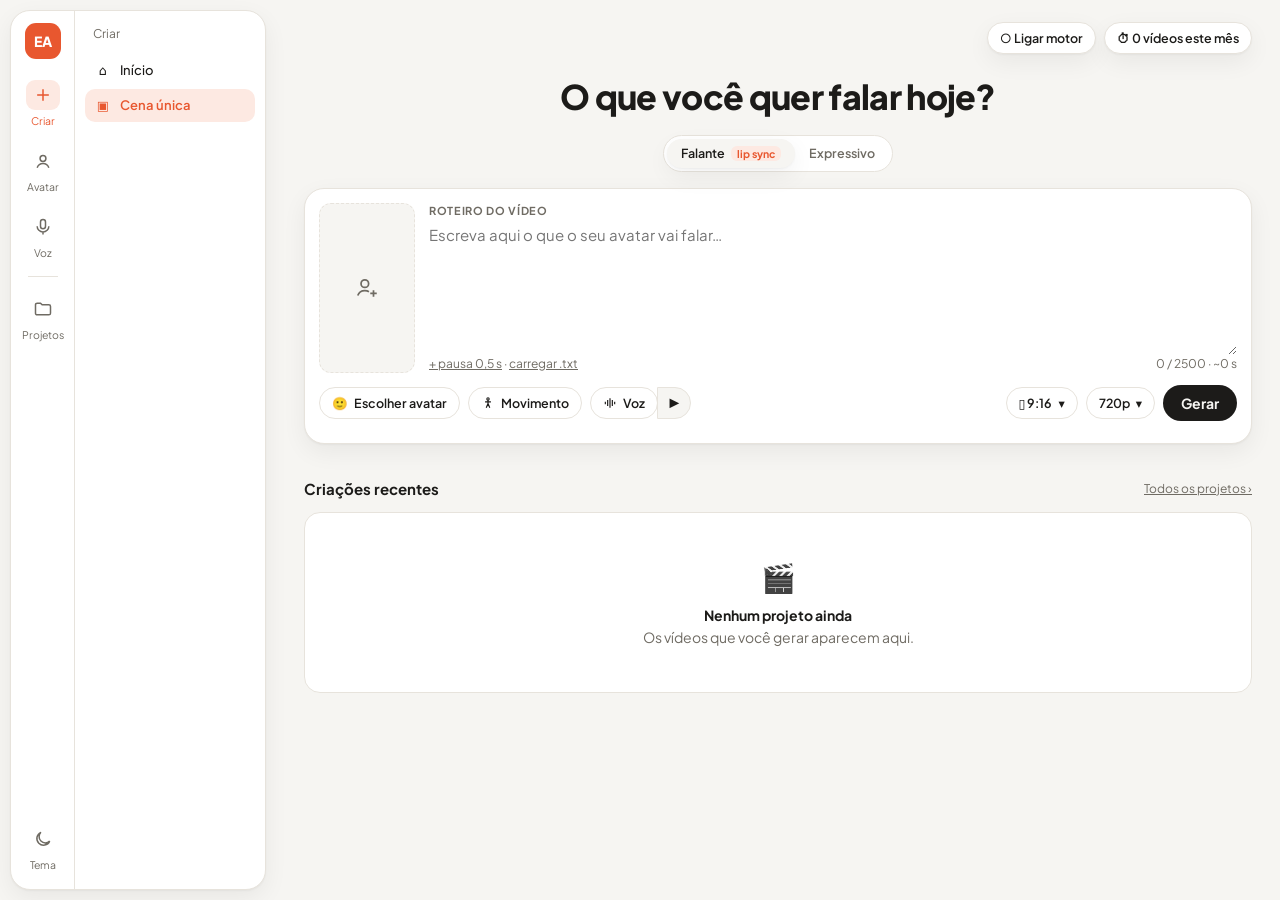
==== commit 851d25f2: "Liga o estúdio ao motor do GitHub Actions - estudio: botão "Ligar motor" (chave só no navegador); o " ====
--- a/estudio/index.html
+++ b/estudio/index.html
@@ -55,6 +55,8 @@
 /* ---- área principal ---- */
 main{flex:1;min-width:0;padding:22px 28px 60px;position:relative}
 .topbar{display:flex;justify-content:flex-end;gap:8px;margin-bottom:6px}
+.chip.on{color:var(--ok)}
+.status.err{color:#c0392b}
 .chip{border:1px solid var(--line);background:var(--panel);border-radius:999px;padding:6px 12px;font-size:12.5px;font-weight:600;display:inline-flex;gap:6px;align-items:center;box-shadow:var(--shadow)}
 .view{display:none;max-width:980px;margin:0 auto}
 .view.on{display:block}
@@ -248,7 +250,7 @@
   </nav>
 
   <main>
-    <div class="topbar"><span class="chip" id="creditChip">⏱ 0 vídeos este mês</span></div>
+    <div class="topbar"><button class="chip" id="motorChip">○ Ligar motor</button><span class="chip" id="creditChip">⏱ 0 vídeos este mês</span></div>
 
     <!-- INÍCIO -->
     <section class="view" id="v-inicio">
@@ -403,6 +405,12 @@
   <div id="voiceCloneBody"></div>
 </div></div>
 
+<!-- Modal: motor -->
+<div class="backdrop" id="mMotor"><div class="modal">
+  <div class="modal-head"><h2 style="font-size:17px">Motor de geração (GitHub)</h2><button class="icon-btn" data-close>✕</button></div>
+  <div id="motorBody"></div>
+</div></div>
+
 <!-- Modal: ver projeto -->
 <div class="backdrop" id="mProject"><div class="modal">
   <div class="modal-head"><h2 style="font-size:17px" id="projTitle">Projeto</h2><button class="icon-btn" data-close>✕</button></div>
@@ -598,6 +606,7 @@
   runQueue._h = setInterval(() => {
     let changed = false;
     for (const p of state.projects) {
+      if (p.motor) continue;
       if (p.status === 'fila') { p.status = 'processando'; changed = true; break; }
       if (p.status === 'processando') { p.progress = Math.min(100, p.progress + 12 + Math.random() * 10); if (p.progress >= 100) p.status = 'pronto'; changed = true; break; }
     }
@@ -612,7 +621,7 @@
 }
 
 /* ============ PROJETOS ============ */
-const statusHtml = p => p.status === 'pronto' ? '<span class="status ready">● Pronto</span>' : p.status === 'processando' ? `<span class="status proc">● Processando ${Math.round(p.progress)}%</span>` : '<span class="status">● Na fila</span>';
+const statusHtml = p => p.status === 'pronto' ? '<span class="status ready">● Pronto</span>' : p.status === 'erro' ? '<span class="status err">● Falhou</span>' : p.status === 'processando' ? `<span class="status proc">● ${esc(p.stepLabel || 'Processando')} ${Math.round(p.progress)}%</span>` : `<span class="status">● ${esc(p.stepLabel || 'Na fila')}</span>`;
 function projectCards(list) {
   if (!list.length) return `<div class="empty"><div style="font-size:28px">🎬</div><b>Nenhum projeto ainda</b>Os vídeos que você gerar aparecem aqui.</div>`;
   return `<div class="grid">${list.map(p => {
@@ -654,10 +663,16 @@
       <div class="row"><button class="btn ghost sm" data-dl-srt="${p.id}">Legendas .srt</button><button class="btn ghost sm" data-dl-txt="${p.id}">Roteiro .txt</button><button class="btn accent sm" id="dlVideo" ${p.status !== 'pronto' ? 'disabled' : ''}>Baixar vídeo</button></div>
     </div>
     <div class="label" style="margin-top:14px">Roteiro</div><div class="read-box" style="font-size:14px">${esc(p.script)}</div>
-    <div class="note">Protótipo de interface: a renderização (clone de voz + lip sync) ainda não está conectada. O botão “Baixar vídeo” vai entregar o MP4 quando o motor estiver ligado; legendas e roteiro já funcionam.</div>`;
-  if (p.status === 'pronto' && av && !av.sample && !av.photoKey) blobUrl(av.videoKey).then(u => { if (u) $('#projPlayer').innerHTML = `<video src="${u}" controls playsinline></video>`; });
+    ${p.motor ? (p.status === 'erro' ? `<div class="note">${esc(p.stepLabel || 'Falhou.')} ${p.runUrl ? `<a href="${p.runUrl}" target="_blank" rel="noopener">Ver o registro no GitHub</a>` : ''}</div>` : p.runUrl ? `<div class="note">Gerado pelo seu motor no GitHub. <a href="${p.runUrl}" target="_blank" rel="noopener">Ver a execução</a></div>` : '') : '<div class="note">Gerado no modo simulação (motor desligado). Ligue o motor no botão do topo para gerar o vídeo de verdade.</div>'}`;
+  if (p.resultKey && p.status === 'pronto') blobUrl(p.resultKey).then(u => { if (u) $('#projPlayer').innerHTML = `<video src="${u}" controls playsinline></video>`; });
+  else if (p.motor && p.status === 'pronto' && p.resultUrl) $('#projPlayer').innerHTML = `<div style="text-align:center"><a class="btn accent sm" href="${p.resultUrl}" target="_blank" rel="noopener">Abrir o vídeo no GitHub</a></div>`;
+  else if (p.status === 'pronto' && av && !av.sample && !av.photoKey) blobUrl(av.videoKey).then(u => { if (u) $('#projPlayer').innerHTML = `<video src="${u}" controls playsinline></video>`; });
   else if (p.status === 'pronto') $('#projPlayer').innerHTML = `<div style="text-align:center"><div style="font-size:36px">▶</div>Prévia indisponível no protótipo</div>`;
-  $('#dlVideo').onclick = () => toast('O download do MP4 depende do motor de renderização (próxima etapa).');
+  $('#dlVideo').onclick = async () => {
+    if (p.resultKey) { const b = await db.get(p.resultKey); if (b) { const a = document.createElement('a'); a.href = URL.createObjectURL(b); a.download = `${slug(p.title)}.mp4`; a.click(); return; } }
+    if (p.resultUrl) return window.open(p.resultUrl, '_blank', 'noopener');
+    toast('No modo simulação não há MP4. Ligue o motor no botão do topo.');
+  };
   openModal('#mProject');
 }
 const slug = s => s.toLowerCase().normalize('NFD').replace(/[̀-ͯ]/g, '').replace(/[^a-z0-9]+/g, '-').replace(/^-|-$/g, '').slice(0, 40) || 'video';
@@ -1019,12 +1034,12 @@
 function renderTts() {
   const T = state.tts; $('#ttsText').value = T.text; $('#ttsModel').value = T.model; setVoiceButton('tts', T.voice); renderSliders(); ttsCount();
   const h = state.ttsHistory;
-  $('#ttsHistory').innerHTML = h.length ? h.map(x => `<div class="hist"><button class="icon-btn" data-hplay="${x.id}">▶</button><div class="tx"><div>${esc(x.text)}</div><small>${esc(voiceLabel(x.voice))} · ${x.model === 'rapido' ? 'Rápido' : 'Multilíngue'} · ${new Date(x.created).toLocaleString('pt-BR')}</small></div>
+  $('#ttsHistory').innerHTML = h.length ? h.map(x => `<div class="hist"><button class="icon-btn" data-hplay="${x.id}">▶</button><div class="tx"><div>${esc(x.text)}</div><small>${x.motor ? statusHtml(x) + ' · ' : ''}${esc(voiceLabel(x.voice))} · ${x.model === 'rapido' ? 'Rápido' : 'Multilíngue'} · ${new Date(x.created).toLocaleString('pt-BR')}</small></div>
       <button class="btn ghost sm" data-hreuse="${x.id}">Reusar</button><button class="btn ghost sm" data-hdl="${x.id}" title="Baixar áudio">⬇</button><button class="icon-btn" data-hdel="${x.id}">✕</button></div>`).join('')
     : `<div class="empty" style="padding:24px"><b>Nada gerado ainda</b>As falas que você gerar ficam aqui para ouvir e reaproveitar.</div>`;
-  $$('[data-hplay]').forEach(b => b.onclick = () => { const x = h.find(i => i.id === b.dataset.hplay); speak(x.text, x.voice, x.settings); });
+  $$('[data-hplay]').forEach(b => b.onclick = async () => { const x = h.find(i => i.id === b.dataset.hplay); const u = x.resultKey && await blobUrl(x.resultKey); if (u) return playAudio(u); speak(x.text, x.voice, x.settings); });
   $$('[data-hreuse]').forEach(b => b.onclick = () => { const x = h.find(i => i.id === b.dataset.hreuse); Object.assign(T, { text: x.text, voice: x.voice, model: x.model, settings: { ...x.settings } }); save(); renderTts(); });
-  $$('[data-hdl]').forEach(b => b.onclick = () => toast('O download do áudio (MP3) depende do motor de voz conectado.'));
+  $$('[data-hdl]').forEach(b => b.onclick = async () => { const x = h.find(i => i.id === b.dataset.hdl); const bl = x.resultKey && await db.get(x.resultKey); if (bl) { const a = document.createElement('a'); a.href = URL.createObjectURL(bl); a.download = `fala-${slug(x.text)}.mp3`; a.click(); return; } if (x.resultUrl) return window.open(x.resultUrl, '_blank', 'noopener'); toast(x.motor ? 'Ainda gerando no motor.' : 'Prévia do navegador não gera arquivo. Ligue o motor e use uma voz clonada.'); });
   $$('[data-hdel]').forEach(b => b.onclick = () => { state.ttsHistory = h.filter(i => i.id !== b.dataset.hdel); save(); renderTts(); });
 }
 const ttsCount = () => { const n = $('#ttsText').value.length; $('#ttsCount').textContent = `${n} / 5000 caracteres · ~${fmtTime(estSeconds($('#ttsText').value))}`; };
@@ -1079,10 +1094,186 @@
   save(); renderVc(); toast('Conversão registrada. Ela roda quando o motor de voz estiver conectado.');
 };
 
+/* ============ MOTOR NO GITHUB (Chatterbox + Wav2Lip no GitHub Actions) ============ */
+/* O estúdio envia os arquivos para o repositório PRIVADO de dados, dispara o workflow do repositório
+   do motor e acompanha a execução. A chave fica só neste navegador (localStorage), nunca no código. */
+const MOTOR_KEY = 'ea-motor';
+const motorCfg = (() => { try { return JSON.parse(localStorage.getItem(MOTOR_KEY)) || {} } catch { return {} } })();
+const saveMotor = () => { try { localStorage.setItem(MOTOR_KEY, JSON.stringify(motorCfg)) } catch {} };
+Object.assign(motorCfg, { owner: motorCfg.owner || 'viniciushoscher-ctrl', motor: motorCfg.motor || 'estudio-avatar', dados: motorCfg.dados || 'estudio-avatar-dados', branch: motorCfg.branch || 'main' });
+const motorOn = () => !!(motorCfg.token && motorCfg.ok);
+const FMT_MOTOR = { '9:16': 'vertical', '4:5': 'feed', '1:1': 'quadrado', '16:9': 'horizontal' };
+const WORKFLOW = 'gerar-video.yml';
+
+async function gh(path, opts = {}) {
+  const r = await fetch(path.startsWith('http') ? path : 'https://api.github.com' + path, {
+    ...opts, headers: { Accept: 'application/vnd.github+json', 'X-GitHub-Api-Version': '2022-11-28', Authorization: `Bearer ${motorCfg.token}`, ...(opts.headers || {}) }
+  });
+  if (!r.ok && !(opts.okStatus || []).includes(r.status)) {
+    let msg = ''; try { msg = (await r.json()).message } catch {}
+    const e = new Error(`GitHub ${r.status}${msg ? ': ' + msg : ''}`); e.status = r.status; throw e;
+  }
+  return r;
+}
+const repoPath = which => `/repos/${motorCfg.owner}/${which === 'motor' ? motorCfg.motor : motorCfg.dados}`;
+const toB64 = blob => new Promise((res, rej) => { const f = new FileReader(); f.onload = () => res(String(f.result).split(',')[1]); f.onerror = rej; f.readAsDataURL(blob); });
+async function putDados(path, content, message) {
+  const blob = content instanceof Blob ? content : new Blob([content], { type: 'text/plain;charset=utf-8' });
+  if (blob.size > 45 * 1024 * 1024) throw new Error('Arquivo maior que 45 MB; grave um vídeo mais curto.');
+  const cur = await gh(`${repoPath('dados')}/contents/${path}`, { okStatus: [404] });
+  const sha = cur.status === 404 ? undefined : (await cur.json()).sha;
+  await gh(`${repoPath('dados')}/contents/${path}`, { method: 'PUT', body: JSON.stringify({ message, content: await toB64(blob), sha }) });
+}
+const extOf = blob => /mp4/.test(blob.type) ? 'mp4' : /quicktime/.test(blob.type) ? 'mov' : /mpeg|mp3/.test(blob.type) ? 'mp3' : /wav/.test(blob.type) ? 'wav' : /m4a|aac/.test(blob.type) ? 'm4a' : 'webm';
+
+async function ensureAvatarUploaded(av) {
+  if (av.remote) return av.remote;
+  const blob = await db.get(av.videoKey); if (!blob) throw new Error('O vídeo deste avatar não está mais neste navegador.');
+  const path = `treino/${av.id}.${extOf(blob)}`;
+  await putDados(path, blob, 'Estúdio: vídeo de treino do avatar'); av.remote = path; save(); return path;
+}
+async function ensureVoiceUploaded(v) {
+  if (v.remote) return v.remote;
+  // A referência é de ~12 s: vale a amostra mais longa.
+  let best = null, bestSize = -1;
+  for (const k of v.sampleKeys || []) { const b = await db.get(k); if (b && b.size > bestSize) { best = b; bestSize = b.size; } }
+  if (!best) throw new Error('As amostras desta voz não estão mais neste navegador.');
+  const path = `vozes/${v.id}.${extOf(best)}`;
+  await putDados(path, best, 'Estúdio: amostra de voz'); v.remote = path; save(); return path;
+}
+const motorText = s => s.replace(/\[pausa ([\d,\.]+)s\]/g, (_, n) => parseFloat(n.replace(',', '.')) >= 1 ? '… … ' : '… ').replace(/[ \t]+/g, ' ').trim();
+const motorSettings = set => ({ exagero: +(0.3 + (set.style || 0) * 0.6).toFixed(2), cfg: +(0.3 + (set.stability ?? 0.5) * 0.4).toFixed(2) });
+
+/* Envia arquivos, dispara o workflow e devolve { id, html_url } da execução. */
+async function motorSubmit(job, report) {
+  const { pid, etapa, avatar, voiceRef, text, fmt, settings } = job;
+  report('Enviando arquivos para o repositório privado…');
+  const treino = avatar ? await ensureAvatarUploaded(avatar) : 'nenhum';
+  const mv = myVoice(voiceRef); const vozRemote = mv && mv.kind === 'clone' ? await ensureVoiceUploaded(mv) : null;
+  await putDados(`roteiros/${pid}.txt`, motorText(text), 'Estúdio: roteiro');
+  const pedido = { roteiro: `roteiros/${pid}.txt`, formato: FMT_MOTOR[fmt] || 'vertical', idioma: 'pt', ...motorSettings(settings || DEFAULT_SET), ...(vozRemote ? { voz_ref: vozRemote } : {}) };
+  await putDados(`pedidos/${pid}.json`, JSON.stringify(pedido, null, 1), 'Estúdio: pedido');
+  report('Disparando o motor…');
+  const since = Date.now() - 60000;
+  await gh(`${repoPath('motor')}/actions/workflows/${WORKFLOW}/dispatches`, { method: 'POST', body: JSON.stringify({ ref: motorCfg.branch, inputs: { etapa, video_treino: treino, pedido: `pedidos/${pid}.json`, dados_repo: motorCfg.dados } }) });
+  for (let i = 0; i < 20; i++) {
+    await new Promise(r => setTimeout(r, 3000));
+    const runs = await (await gh(`${repoPath('motor')}/actions/workflows/${WORKFLOW}/runs?event=workflow_dispatch&per_page=15`)).json();
+    const run = (runs.workflow_runs || []).find(r => (r.display_title || '').includes(pid) && new Date(r.created_at).getTime() >= since);
+    if (run) return { id: run.id, html_url: run.html_url };
+  }
+  throw new Error('O workflow foi disparado, mas não achei a execução. Confira a aba Actions.');
+}
+/* Lê o andamento: etapa atual do job e a fração de etapas concluídas. */
+async function motorStatus(runId) {
+  const run = await (await gh(`${repoPath('motor')}/actions/runs/${runId}`)).json();
+  let step = '', frac = run.status === 'completed' ? 1 : 0.02;
+  try {
+    const jobs = await (await gh(`${repoPath('motor')}/actions/runs/${runId}/jobs`)).json(); const steps = (jobs.jobs && jobs.jobs[0] && jobs.jobs[0].steps) || [];
+    if (steps.length) { const done = steps.filter(s => s.status === 'completed').length; frac = Math.max(frac, done / steps.length); step = (steps.find(s => s.status === 'in_progress') || {}).name || ''; }
+  } catch {}
+  return { status: run.status, conclusion: run.conclusion, step, frac, html_url: run.html_url };
+}
+async function motorFetchResult(name) {
+  const rel = await (await gh(`${repoPath('dados')}/releases/tags/resultados`)).json();
+  const asset = (rel.assets || []).find(a => a.name === name); if (!asset) throw new Error(`Arquivo ${name} não apareceu nos resultados.`);
+  try { const r = await gh(asset.url, { headers: { Accept: 'application/octet-stream' } }); return { blob: await r.blob(), url: asset.browser_download_url }; }
+  catch { return { blob: null, url: asset.browser_download_url }; }
+}
+const STEP_PT = { 'Instalar ffmpeg e bibliotecas': 'Preparando a máquina', 'Baixar Wav2Lip e pesos': 'Baixando modelos', 'Baixar o vídeo de treino': 'Lendo seu avatar', 'Gerar': 'Gerando voz e boca', 'Enviar o resultado para o seu repositório privado': 'Salvando o resultado' };
+
+/* Acompanha um item (projeto de vídeo ou fala do texto para fala) até terminar. */
+const pollers = {};
+function motorTrack(item, kind) {
+  if (pollers[item.id] || !item.runId) return;
+  const tick = async () => {
+    try {
+      const st = await motorStatus(item.runId); item.runUrl = st.html_url;
+      if (st.status !== 'completed') { item.status = 'processando'; item.progress = Math.round(st.frac * 95); item.stepLabel = STEP_PT[st.step] || st.step || 'Na fila do GitHub'; save(); kind === 'tts' ? renderTts() : refreshProjectViews(); return; }
+      clearInterval(pollers[item.id]); delete pollers[item.id];
+      if (st.conclusion !== 'success') { item.status = 'erro'; item.stepLabel = 'Falhou no GitHub'; save(); kind === 'tts' ? renderTts() : refreshProjectViews(); toast('A geração falhou. Abra o projeto para ver o registro no GitHub.'); return; }
+      item.stepLabel = 'Baixando o resultado';
+      const res = await motorFetchResult(`${kind === 'tts' ? 'voz' : 'video'}-${item.id}.${kind === 'tts' ? 'mp3' : 'mp4'}`);
+      item.resultUrl = res.url;
+      if (res.blob) { item.resultKey = 'res-' + item.id; await db.put(item.resultKey, res.blob); }
+      item.status = 'pronto'; item.progress = 100; item.stepLabel = ''; save();
+      kind === 'tts' ? renderTts() : refreshProjectViews(); toast(kind === 'tts' ? 'Fala pronta!' : 'Vídeo pronto!');
+    } catch (e) { item.stepLabel = 'Sem conexão com o GitHub, tentando de novo…'; save(); }
+  };
+  tick(); pollers[item.id] = setInterval(tick, 15000);
+}
+
+/* ---- Gerar vídeo: usa o motor quando ele está ligado ---- */
+const simulateGen = $('#genBtn').onclick;
+$('#genBtn').onclick = async () => {
+  if (!motorOn()) return simulateGen();
+  const av = getAvatar(D.avatarId), s = D.script.trim();
+  if (!av) { toast('Escolha um avatar antes de gerar.'); return openAvatarPicker(); }
+  if (av.sample || av.photoKey) return toast('O motor precisa de um avatar gravado em vídeo (o de exemplo e o de foto não servem).');
+  if (!s) { $('#script').focus(); return toast('Escreva o roteiro do vídeo.'); }
+  if (!D.voice) { toast('Escolha a voz do vídeo.'); return openVoicePicker(); }
+  const mv = myVoice(D.voice);
+  if (!mv || mv.kind !== 'clone') toast('Essa voz não é um clone seu: o motor vai usar a voz do próprio vídeo do avatar.');
+  const p = { id: uid(), title: s.replace(/\[pausa [\d,\.]+s\]/g, '').trim().slice(0, 48) || 'Sem título', script: D.script, avatarId: D.avatarId, voice: D.voice,
+    fmt: D.fmt, res: D.res, mode: D.mode, motion: D.motion, secs: estSeconds(D.script), created: Date.now(), status: 'fila', progress: 0, motor: true, stepLabel: 'Enviando…' };
+  state.projects.unshift(p); save(); renderRecent(); updateCredits();
+  $('#genBtn').disabled = true;
+  try {
+    const run = await motorSubmit({ pid: p.id, etapa: 'video', avatar: av, voiceRef: D.voice, text: D.script, fmt: D.fmt, settings: (mv && mv.settings) || D.settings }, msg => { p.stepLabel = msg; save(); renderRecent(); });
+    Object.assign(p, { runId: run.id, runUrl: run.html_url, status: 'processando', stepLabel: 'Na fila do GitHub' }); save(); motorTrack(p, 'video');
+    toast('Enviado para o motor. Pode fechar a aba: o andamento continua no GitHub.');
+  } catch (e) { p.status = 'erro'; p.stepLabel = e.message; save(); toast('Não consegui enviar: ' + e.message); }
+  finally { $('#genBtn').disabled = false; refreshProjectViews(); }
+};
+
+/* ---- Gerar fala (texto para fala) com a voz clonada ---- */
+const previewTts = $('#ttsGen').onclick;
+$('#ttsGen').onclick = async () => {
+  const T = state.tts, mv = myVoice(T.voice);
+  if (!motorOn() || !mv || mv.kind !== 'clone') return previewTts();
+  if (!T.text.trim()) return toast('Escreva o texto primeiro.');
+  const item = { id: uid(), text: T.text, voice: T.voice, model: T.model, settings: { ...T.settings }, created: Date.now(), motor: true, status: 'processando', progress: 0, stepLabel: 'Enviando…' };
+  state.ttsHistory.unshift(item); save(); renderTts();
+  try {
+    const run = await motorSubmit({ pid: item.id, etapa: 'voz', avatar: null, voiceRef: T.voice, text: T.text, fmt: '9:16', settings: T.settings }, msg => { item.stepLabel = msg; save(); renderTts(); });
+    Object.assign(item, { runId: run.id, runUrl: run.html_url, stepLabel: 'Na fila do GitHub' }); save(); motorTrack(item, 'tts');
+  } catch (e) { item.status = 'erro'; item.stepLabel = e.message; save(); renderTts(); toast('Não consegui enviar: ' + e.message); }
+};
+
+/* ---- Configuração do motor ---- */
+function renderMotorChip() { $('#motorChip').innerHTML = motorOn() ? '● Motor GitHub ligado' : '○ Ligar motor'; $('#motorChip').classList.toggle('on', motorOn()); }
+$('#motorChip').onclick = () => {
+  const c = motorCfg;
+  $('#motorBody').innerHTML = `<p class="muted" style="margin-top:0">O estúdio usa o seu motor grátis no GitHub Actions (voz Chatterbox + boca Wav2Lip). Seus arquivos vão para o repositório <b>privado</b> de dados; o motor público só recebe o código do pedido.</p>
+    <div class="labels"><div class="field"><label>Usuário do GitHub</label><input id="mOwner" value="${esc(c.owner)}"></div><div class="field"><label>Repositório do motor</label><input id="mMotorRepo" value="${esc(c.motor)}"></div><div class="field"><label>Repositório de dados (privado)</label><input id="mDados" value="${esc(c.dados)}"></div></div>
+    <div class="field"><label>Chave (fine-grained token)</label><input id="mToken" type="password" autocomplete="off" placeholder="${c.token ? 'chave salva neste navegador — deixe em branco para manter' : 'cole a chave aqui'}"></div>
+    <div class="note">Como criar a chave: GitHub → Settings → Developer settings → Fine-grained tokens → Generate new token. Em <i>Repository access</i>, escolha os dois repositórios (motor e dados). Permissões: <b>Actions: Read and write</b> e <b>Contents: Read and write</b>. A chave fica só neste navegador e nunca vai para o código.</div>
+    <div class="row" style="justify-content:space-between;margin-top:14px"><span class="muted" id="mStatus" style="font-size:12.5px">${motorOn() ? 'Conectado ✓' : 'Desligado: o Gerar só simula.'}</span>
+      <span class="row">${c.token ? '<button class="btn ghost sm" id="mOff">Desligar e apagar a chave</button>' : ''}<button class="btn accent sm" id="mTest">Testar e salvar</button></span></div>`;
+  $('#mTest').onclick = async () => {
+    Object.assign(c, { owner: $('#mOwner').value.trim(), motor: $('#mMotorRepo').value.trim(), dados: $('#mDados').value.trim() });
+    const tk = $('#mToken').value.trim(); if (tk) c.token = tk;
+    if (!c.token) return toast('Cole a chave do GitHub.');
+    $('#mStatus').textContent = 'Testando…'; c.ok = false;
+    try {
+      const d = await (await gh(repoPath('dados'))).json();
+      if (!d.private) throw new Error(`o repositório ${c.dados} precisa ser privado (ele guarda seu rosto e sua voz)`);
+      if (!(d.permissions && d.permissions.push)) throw new Error(`a chave não tem permissão de escrita em ${c.dados}`);
+      const m = await (await gh(repoPath('motor'))).json(); c.branch = m.default_branch || 'main';
+      await gh(`${repoPath('motor')}/actions/workflows/${WORKFLOW}`);
+      c.ok = true; saveMotor(); $('#mStatus').textContent = 'Conectado ✓'; renderMotorChip(); toast('Motor ligado: o Gerar agora produz o vídeo de verdade.');
+    } catch (e) { saveMotor(); $('#mStatus').textContent = 'Falhou: ' + (e.status === 401 ? 'chave inválida' : e.status === 404 ? 'repositório ou workflow não encontrado (confira os nomes e o acesso da chave)' : e.message); renderMotorChip(); }
+  };
+  const off = $('#mOff'); if (off) off.onclick = () => { delete c.token; c.ok = false; saveMotor(); renderMotorChip(); closeModal($('#mMotor')); toast('Chave apagada deste navegador.'); };
+  openModal('#mMotor');
+};
+renderMotorChip();
+
 /* ============ início ============ */
 window.openClone = openClone; window.openVoiceClone = openVoiceClone;
 renderNav(); go(state.page || 'cena'); syncComposer(); updateCredits();
-if (state.projects.some(p => p.status !== 'pronto')) runQueue();
+if (state.projects.some(p => !p.motor && p.status !== 'pronto')) runQueue();
+[...state.projects.map(p => [p, 'video']), ...state.ttsHistory.map(x => [x, 'tts'])].forEach(([it, k]) => { if (it.motor && it.runId && it.status === 'processando' && motorOn()) motorTrack(it, k); });
 </script>
 </body>
 </html>
